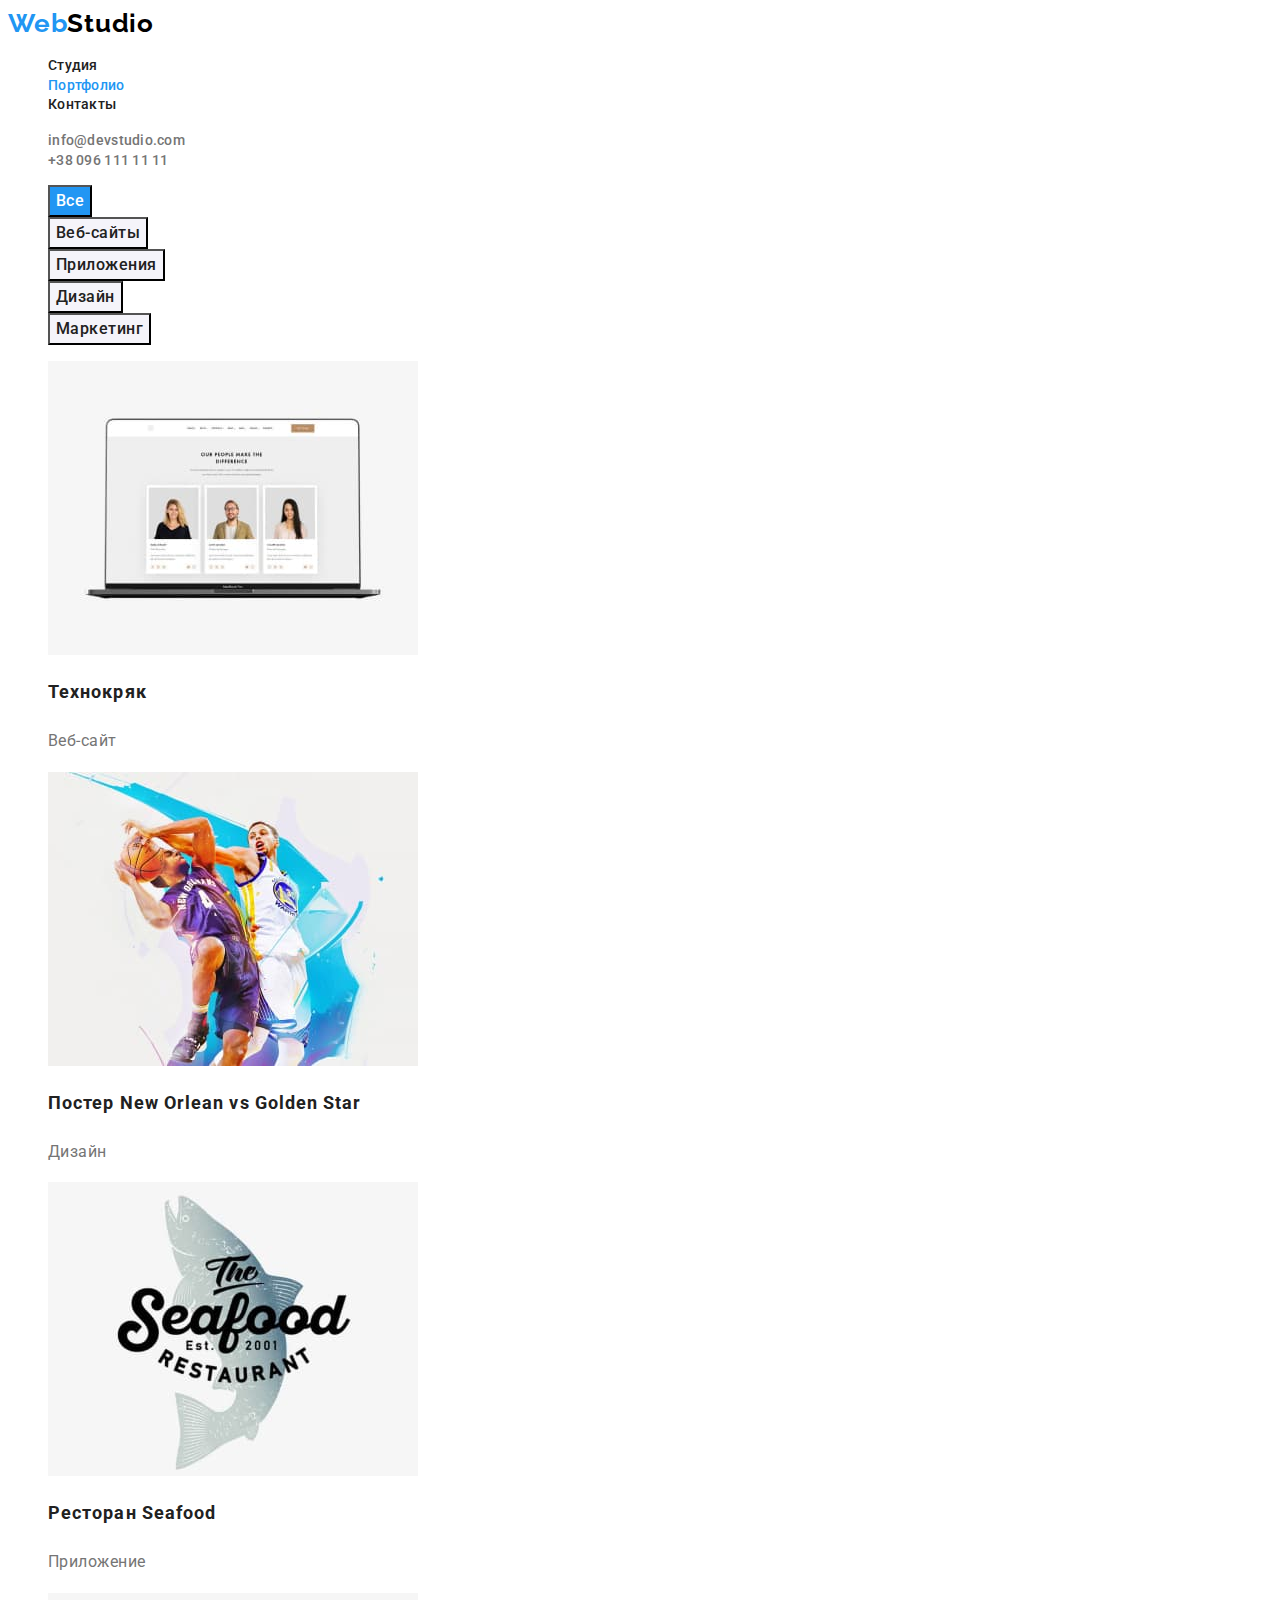
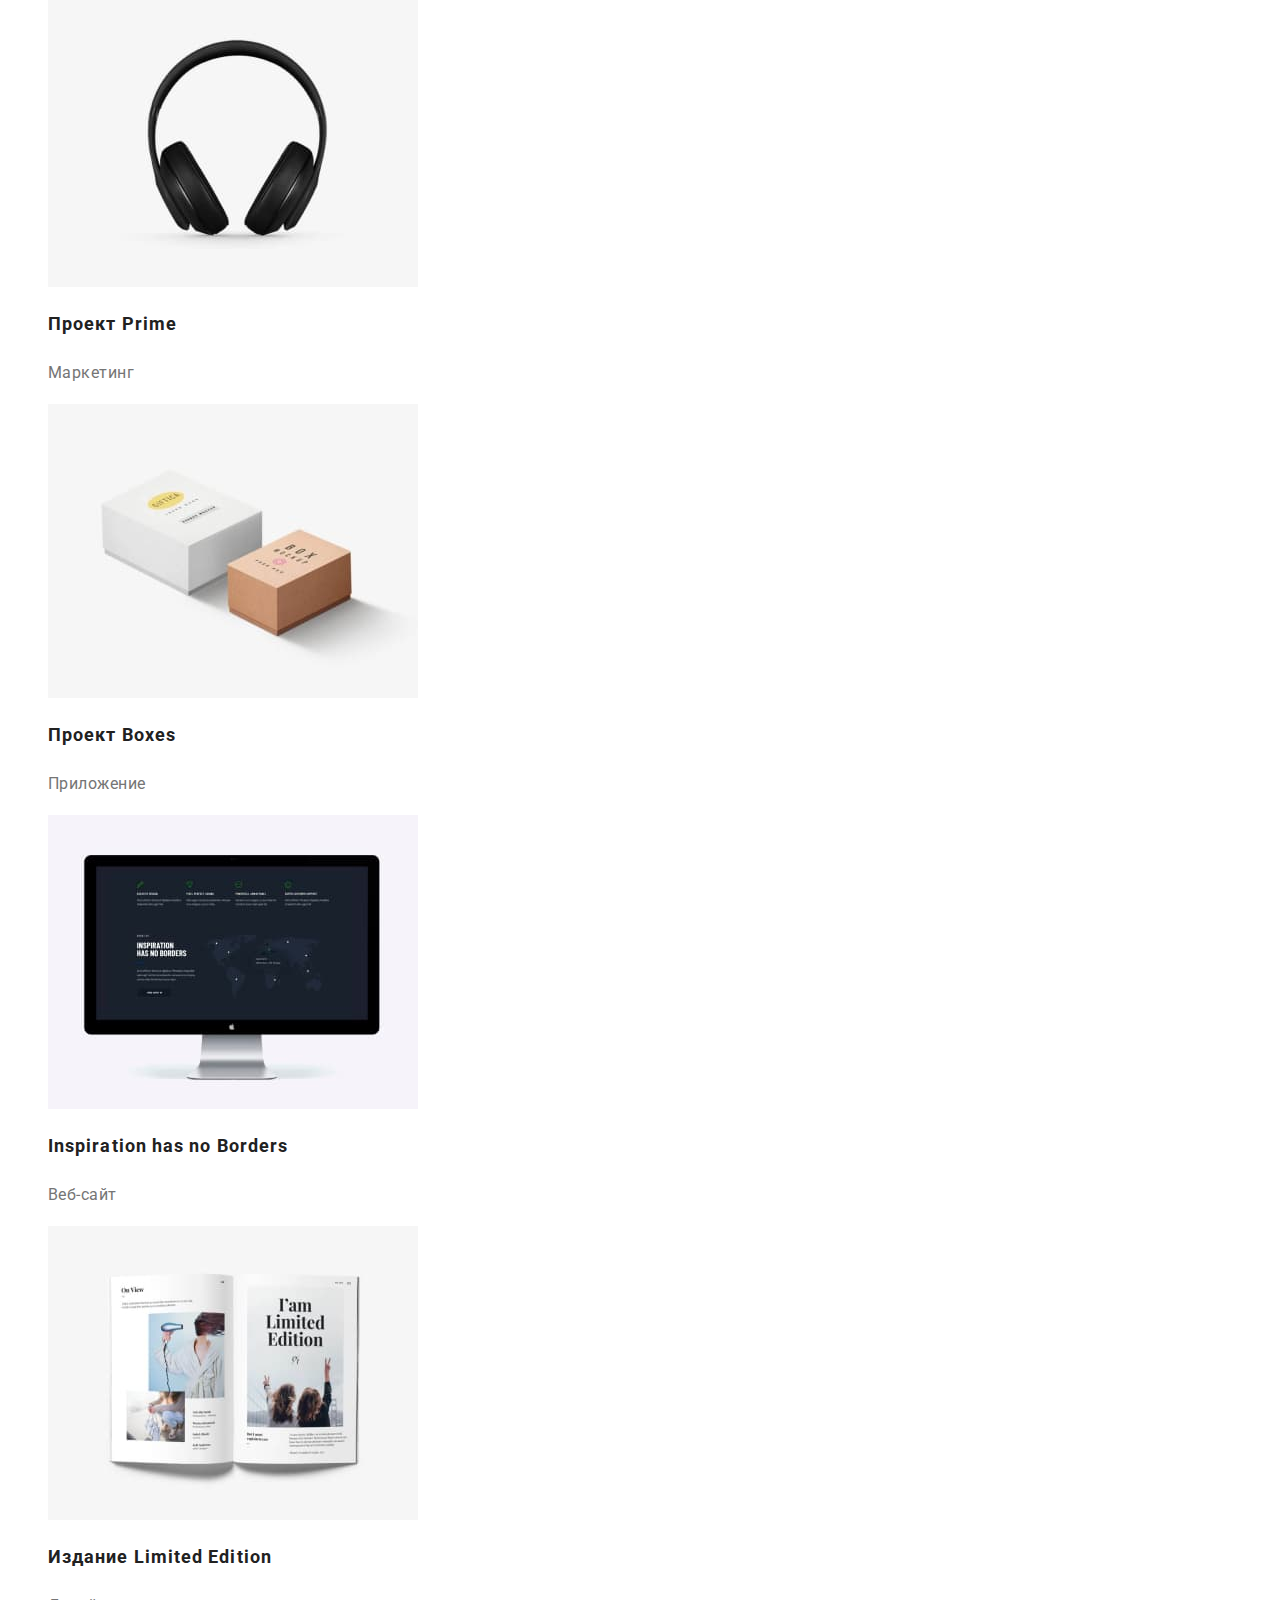
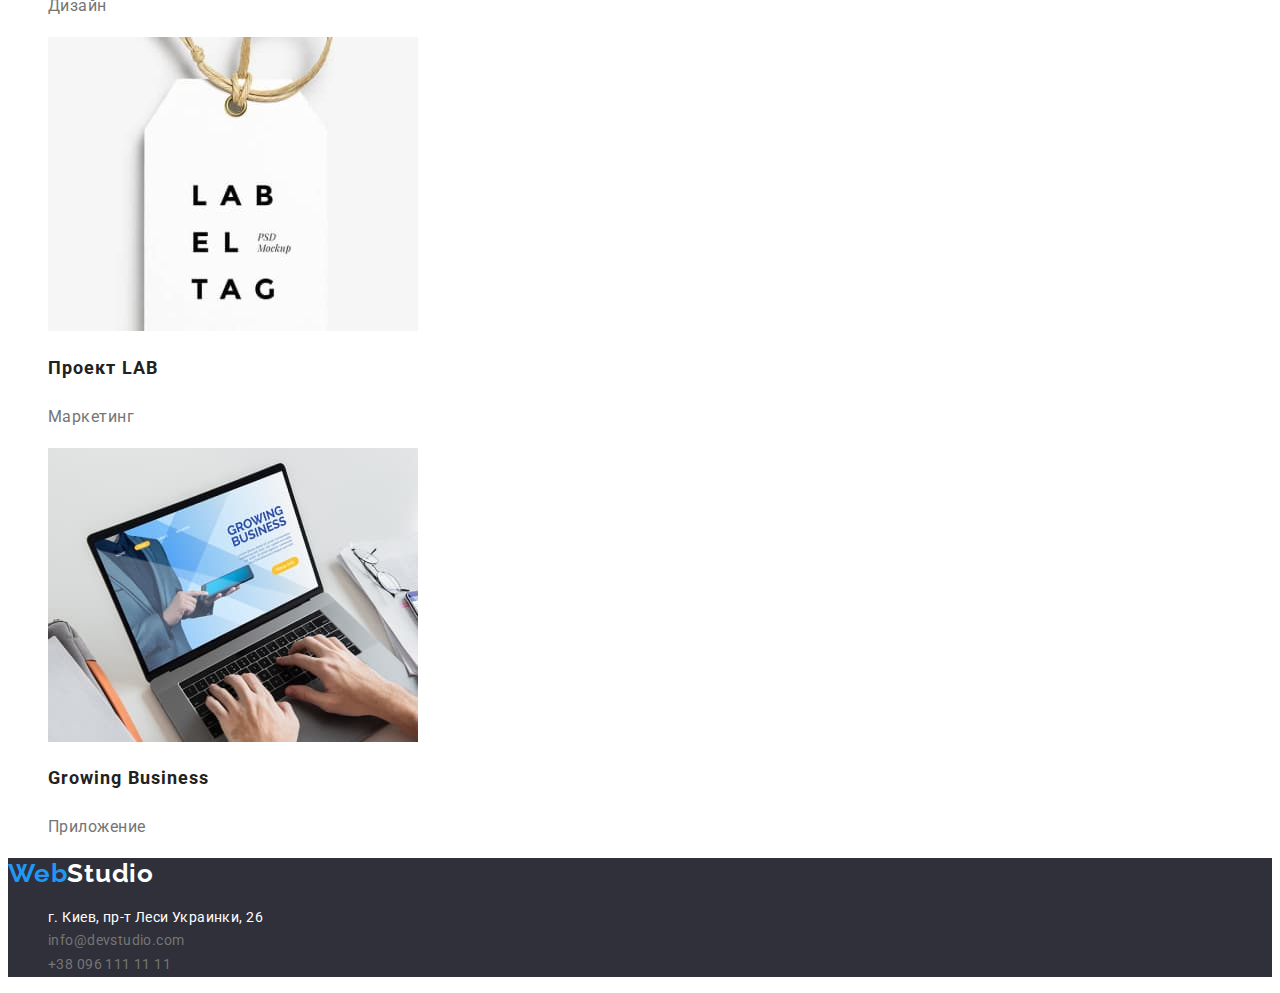
==== portfolio.html @ 1024ac9d "добавление файлов через загрузку" ====
<!DOCTYPE html>
<html lang="ru">
<head>
    <meta charset="UTF-8">
    <meta http-equiv="X-UA-Compatible" content="IE=edge">
    <meta name="viewport" content="width=device-width, initial-scale=1.0">
    <title>Портфолио</title>
    <link href="https://fonts.googleapis.com/css2?family=Raleway:wght@700&family=Roboto:wght@400;500;700;900&display=swap" rel="stylesheet">
    <link rel="stylesheet" href="./css/styles.css">
</head>
<body>
    <!-- Шапка сайта -->
    <header class="page-header">
        <nav>
            <a href="./index.html" class="logo">Web<span class="studio">Studio</span></a>
            <ul class="site-nav">
                <li>
                    <a href="./index.html" class="link">Студия</a>
                </li>
                <li>
                    <a href="./portfolio.html" class="link current">Портфолио</a>
                </li>
                <li>
                    <a href="" class="link">Контакты</a>
                </li>
            </ul>
        </nav>
        <ul class="auth">
            <li>
                <a href="mailto:info@devstudio.com" class="auth-mail">info@devstudio.com</a>
            </li>
            <li>
                <a href="tel:+380961111111" class="auth-tel">+38 096 111 11 11</a>
            </li>
        </ul>
    </header>

    <main>
        <section>
            <h1 hidden>Портфолио</h1>
            <!-- Фильтр -->
            <ul class="filter">
                <li><button type="button" class="button primary">Все</button></li>
                <li><button type="button" class="button secondary">Веб-сайты</button></li>
                <li><button type="button" class="button secondary">Приложения</button></li>
                <li><button type="button" class="button secondary">Дизайн</button></li>
                <li><button type="button" class="button secondary">Маркетинг</button></li>
            </ul>
            <!-- Карточки -->
            <ul class="cards">
                <li>
                    <a href="">
                        <img src="./images/img1.jpg" alt="Технокряк" width="370">
                        <h2 class="title">Технокряк</h2>
                        <p>Веб-сайт</p>
                    </a>
                </li>
                <li>
                    <a href="">
                        <img src="./images/img2.jpg" alt="Постер New Orlean vs Golden Star" width="370">
                        <h2 class="title">Постер New Orlean vs Golden Star</h2>
                        <p>Дизайн</p>
                    </a>
                </li>
                <li>
                    <a href="">
                        <img src="./images/img3.jpg" alt="Ресторан Seafood" width="370">
                        <h2 class="title">Ресторан Seafood</h2>
                        <p>Приложение</p>
                    </a>
                </li>
                <li>
                    <a href="">
                        <img src="./images/img4.jpg" alt="Проект Prime" width="370">
                        <h2 class="title">Проект Prime</h2>
                        <p>Маркетинг</p>
                    </a>
                </li>
                <li>
                    <a href="">
                        <img src="./images/img5.jpg" alt="Проект Boxes" width="370">
                        <h2 class="title">Проект Boxes</h2>
                        <p>Приложение</p>
                    </a>
                </li>
                <li>
                    <a href="">
                        <img src="./images/img6.jpg" alt="Inspiration has no Borders" width="370">
                        <h2 class="title">Inspiration has no Borders</h2>
                        <p>Веб-сайт</p>
                    </a>
                </li>
                <li>
                    <a href="">
                        <img src="./images/img7.jpg" alt="Издание Limited Edition" width="370">
                        <h2 class="title">Издание Limited Edition</h2>
                        <p>Дизайн</p>
                    </a>
                </li>
                <li>
                    <a href="">
                        <img src="./images/img8.jpg" alt="Проект LAB" width="370">
                        <h2 class="title">Проект LAB</h2>
                        <p>Маркетинг</p>
                    </a>
                </li>
                <li>
                    <a href="">
                        <img src="./images/img9.jpg" alt="Growing Business" width="370">
                        <h2 class="title">Growing Business</h2>
                        <p>Приложение</p>
                    </a>
                </li>
            </ul>
        </section>
    </main>

    <!-- Футер -->
    <footer class="footer">
        <p><a href="./index.html" class="logo">Web<span class="studio">Studio</span></a></p>        
        <address>
            <ul class="address">
                <li><a href="https://goo.gl/maps/qXwa7qk5TGZTuWN36" target="_blank" rel="noopener noreferrer" class="maps">г. Киев, пр-т Леси Украинки, 26</a></li>
                <li><a href="mailto:info@devstudio.com" class="mail">info@devstudio.com</a></li>
                <li><a href="tel:+380961111111" class="tel">+38 096 111 11 11</a></li>
            </ul>
        </address>
    </footer>
   
</body>
</html>
---- css/styles.css ----
:root{
    --primary-text-color: #757575;
    --title-text-color: #212121;
    --accent-color: #2196f3;
    --white-color: #ffffff;
    --background-btn-color: #F5F4FA;
    --background-footer-color: #2F303A;
    --footer-color: rgba(255, 255, 255, 0,6);

}

body{
    color: var(--primary-text-color);
    background-color: var(--white-color);
    font-family: Roboto, sans-serif
}
ul{
    list-style: none;
}
button{
    font-family: inherit;
}

/* цвет основного текста #212121 */
/* цвет вспом текста #757575 */
/* белый #ffffff */
/* акцент синий #2196f3 */

.logo,
.studio{
    font-family: Raleway, sans-serif;
    font-weight: 700;
    font-size: 26px;
    line-height: 1.2;
    letter-spacing: 0.03em;
    text-decoration: none;
}
.logo{
    color: var(--accent-color);
}
.page-header .studio{
    color: #000000;    
}
/* nav */
.site-nav .link{
    color: var(--title-text-color);
    font-weight: 500;
    font-size: 14px;
    line-height: 1.33;
    letter-spacing: 0.02em;
    text-decoration: none;
}
.site-nav .link:hover,
.site-nav .link:focus {
    color: var(--accent-color);
}
.site-nav .link.current{
    color: var(--accent-color);
}
/* auth */
.auth-mail,
.auth-tel{
    color: var(--primary-text-color);
    font-weight: 500;
    font-size: 14px;
    line-height: 1.33;
    letter-spacing: 0.02em;
    text-decoration: none;
}
.auth-mail:hover,
.auth-mail:focus,
.auth-tel:hover,
.auth-tel:focus{
    color: var(--accent-color);
}
/* main */

/* filter */
.button{
    color: var(--title-text-color);
    background-color: var(--background-btn-color);
    font-weight: 500;
    font-size: 16px;
    line-height: 1.62;
    text-align: center;
    letter-spacing: 0.03em;
    text-decoration: none;
    cursor: pointer;
}
.filter .button.secondary:hover,
.filter .button.secondary:focus,
.button.primary{
    color: var(--white-color);
    background-color: var(--accent-color);
}
.button.secondary{
    color: var(--title-text-color);
    background-color: var(--background-btn-color);
}
/* cards */
.cards .title{
    color: var(--title-text-color);
    font-weight: 700;
    font-size: 18px;
    line-height: 2;
    letter-spacing: 0.06em;
}
.cards a{
    text-decoration: none;
}
.cards p{
    color:var(--primary-text-color) ;
    font-size: 16px;
    line-height: 1.87;
    letter-spacing: 0.03em;
}

/* hero */
.hero-title{
    color: var(--white-color);
    font-weight: 900;
    font-size: 44px;
    line-height: 1.36;
    text-align: center;
    letter-spacing: 0.06em;
    text-transform: uppercase;
}
.hero-btn{
    color: var(--white-color);
    background-color: var(--accent-color);
    font-weight: 700;
    font-size: 16px;
    line-height: 1.87;
    display: flex;
    align-items: center;
    text-align: center;
    letter-spacing: 0.06em;
    text-decoration: none;
    cursor: pointer;
}
.hero-btn:hover,
.hero-btn:focus{
    background-color: #188CE8;    ;
}
.hero{
    background-color: #000000;
}

/* section */
.peculiarities .section-title{
    font-weight: 700;
    font-size: 14px;
    line-height: 1.14;
    letter-spacing: 0.03em;
    text-transform: uppercase;
}
.peculiarities p{
    font-size: 14px;
    line-height: 1.71;
    letter-spacing: 0.03em;
}
.section-title{
    color: var(--title-text-color);
    font-weight: 700;
    font-size: 36px;
    line-height: 1.17;
    text-align: center;
    letter-spacing: 0.03em;
}
.name{
    color: var(--title-text-color);
    font-weight: 500;
    font-size: 16px;
    line-height: 1.19;
    text-align: center;
    letter-spacing: 0.03em;
}
.command p{
    font-size: 16px;
    line-height: 1.19;
    text-align: center;
    letter-spacing: 0.03em;
}

/* footer */
.footer{
    background-color: var(--background-footer-color);
}
.footer .studio{
    color: var(--white-color);
}
.address a{
    font-size: 14px;
    line-height: 1.71;
    letter-spacing: 0.03em;
    text-decoration: none;
    font-style: normal;
}
.address .mail,
.address .tel{
    color: var(--footer-color);
}
.address .maps{
    color: var(--white-color);
}
.address a:hover,
.address a:focus{
    color: var(--white-color);
}
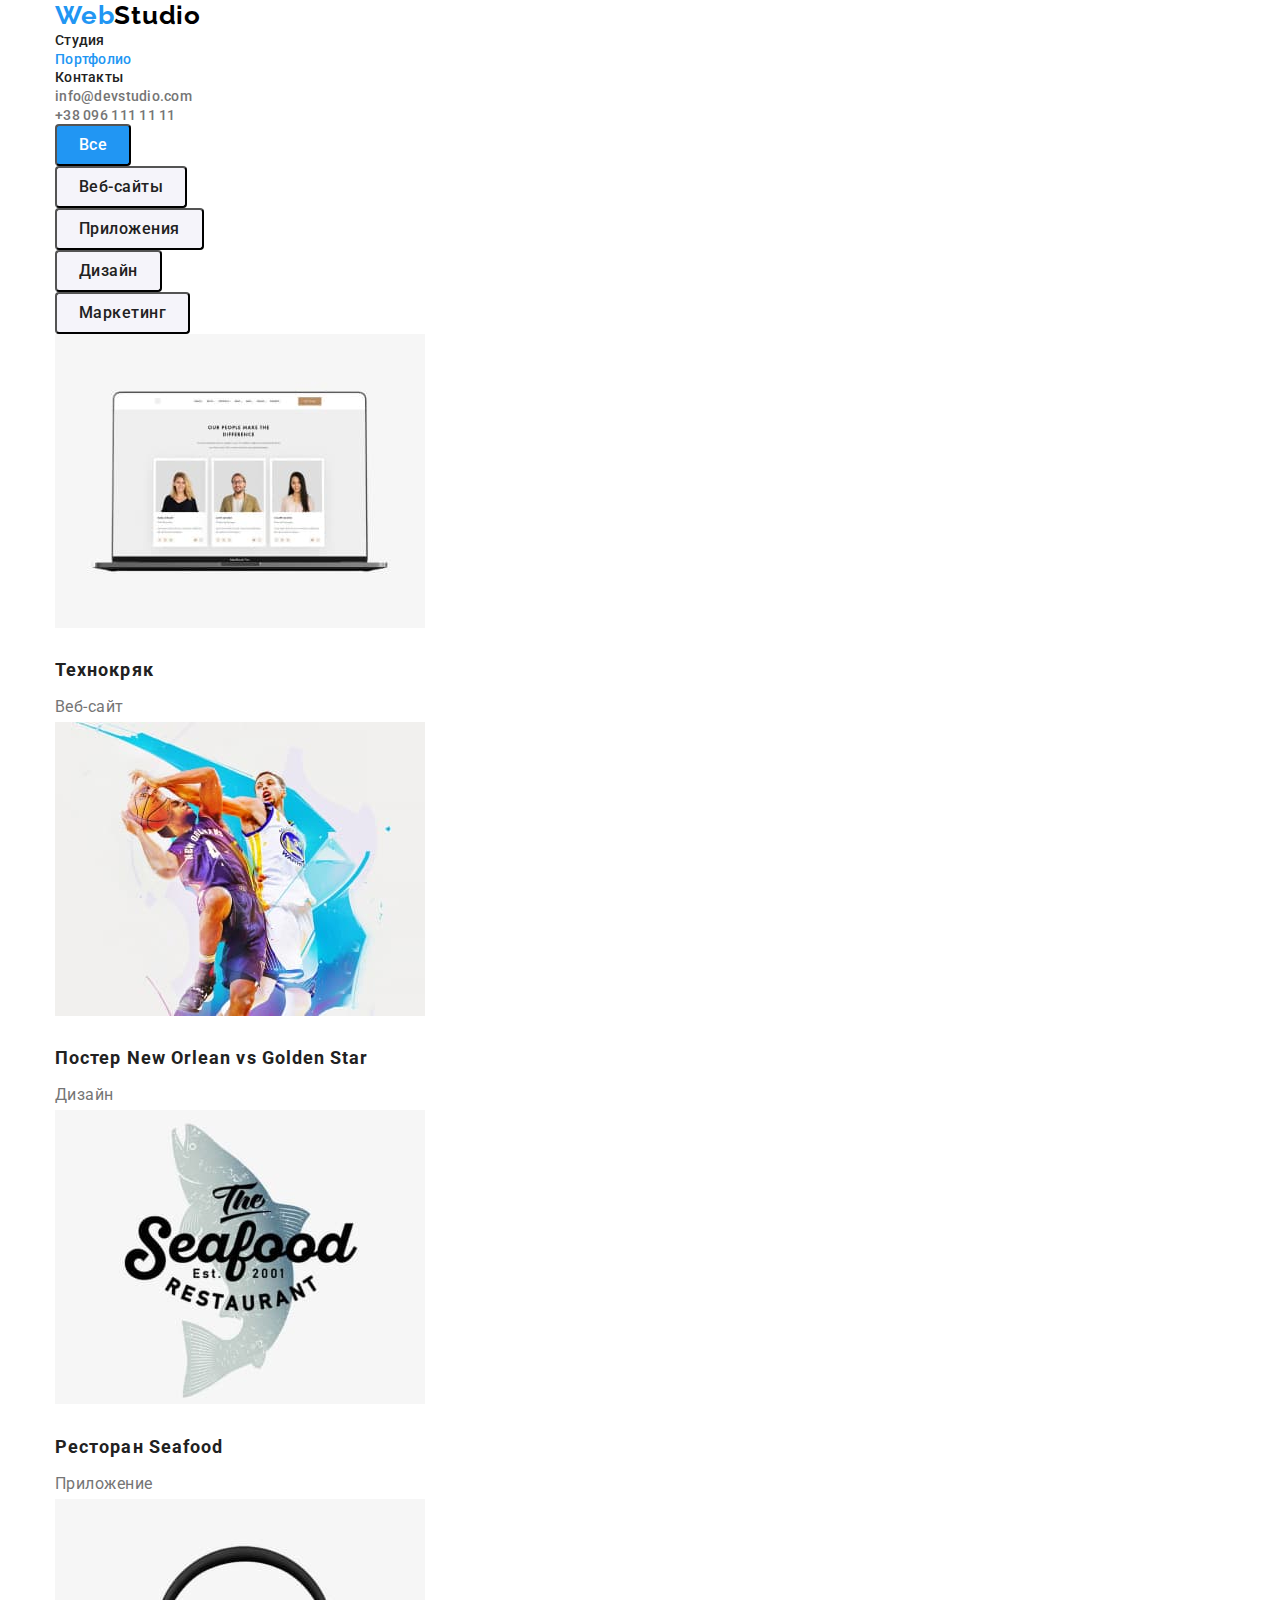
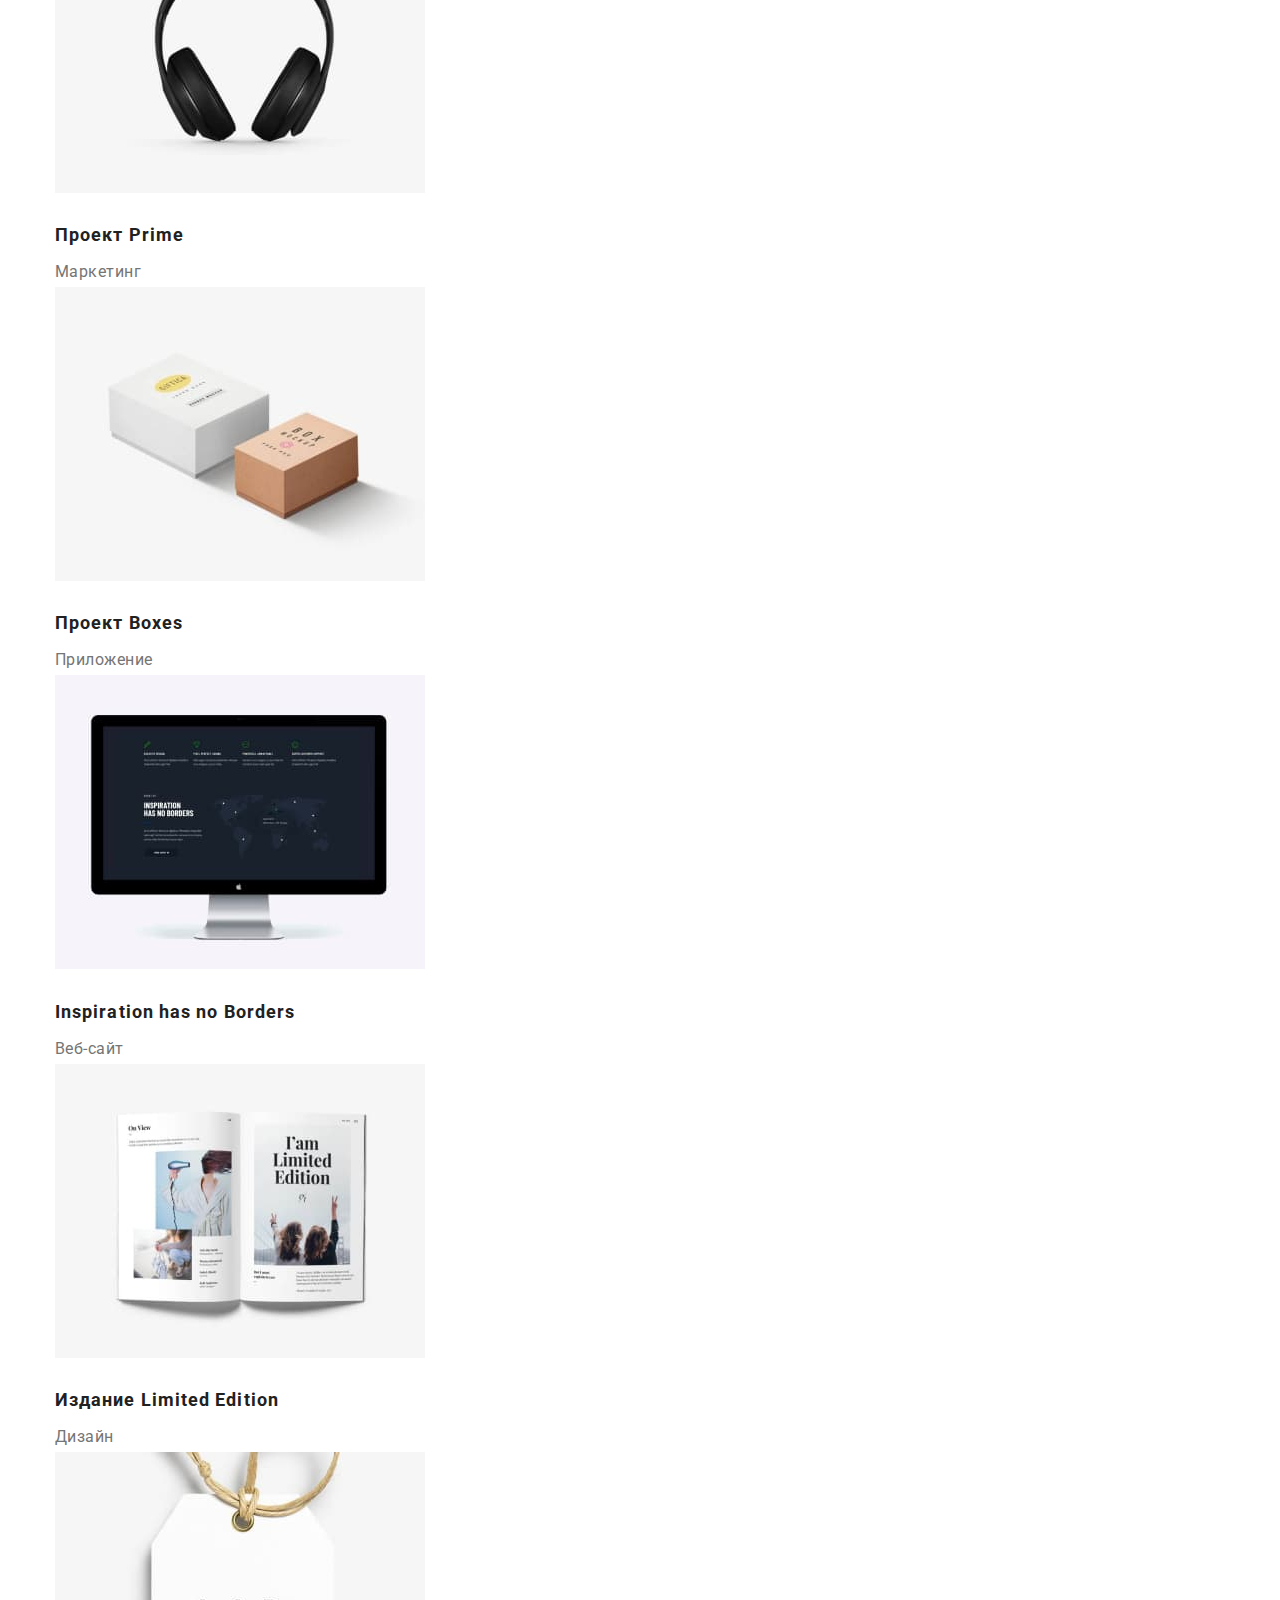
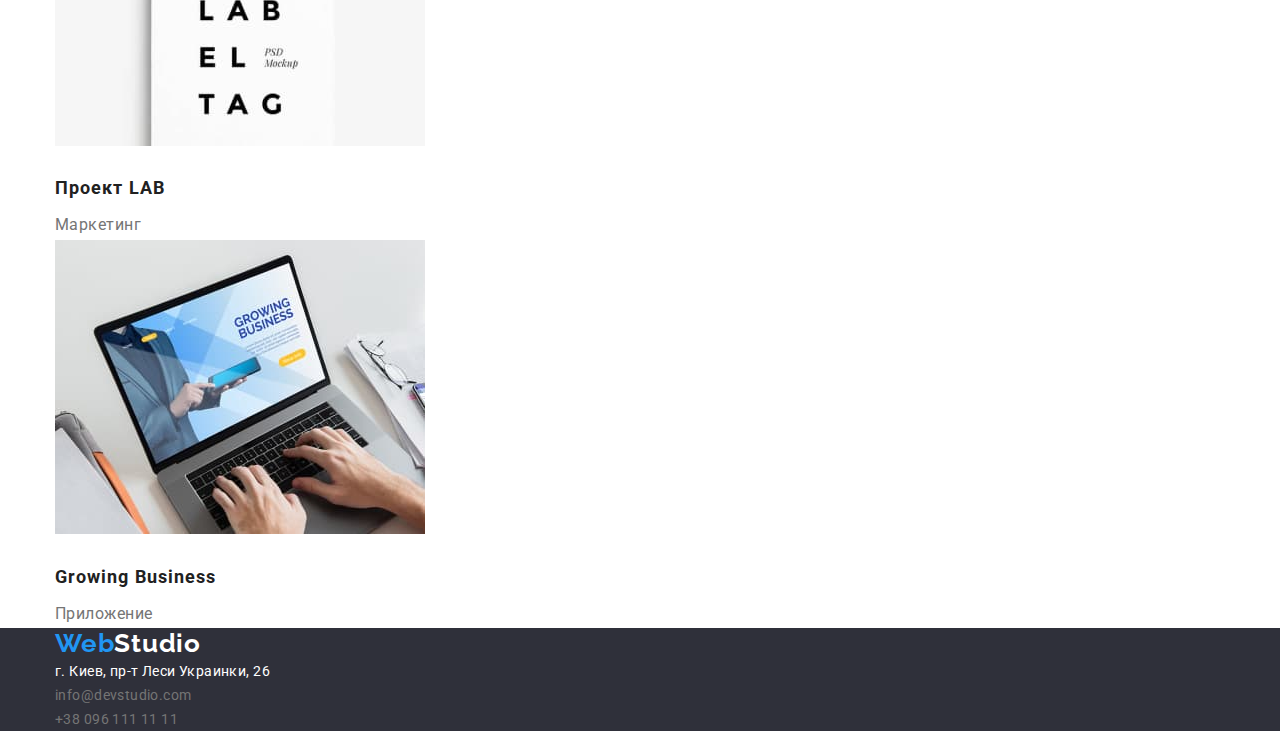
==== commit c4bb0282: "установка маржинов" ====
--- a/portfolio.html
+++ b/portfolio.html
@@ -6,37 +6,40 @@
     <meta name="viewport" content="width=device-width, initial-scale=1.0">
     <title>Портфолио</title>
     <link href="https://fonts.googleapis.com/css2?family=Raleway:wght@700&family=Roboto:wght@400;500;700;900&display=swap" rel="stylesheet">
+    <link rel="stylesheet" href="https://cdnjs.cloudflare.com/ajax/libs/modern-normalize/1.1.0/modern-normalize.min.css">
     <link rel="stylesheet" href="./css/styles.css">
 </head>
 <body>
     <!-- Шапка сайта -->
     <header class="page-header">
-        <nav>
-            <a href="./index.html" class="logo">Web<span class="studio">Studio</span></a>
-            <ul class="site-nav">
+        <div class="container">
+            <nav>
+                <a href="./index.html" class="logo">Web<span class="studio">Studio</span></a>
+                <ul class="site-nav">
+                    <li>
+                        <a href="./index.html" class="link">Студия</a>
+                    </li>
+                    <li>
+                        <a href="./portfolio.html" class="link current">Портфолио</a>
+                    </li>
+                    <li>
+                        <a href="" class="link">Контакты</a>
+                    </li>
+                </ul>
+            </nav>
+            <ul class="auth">
                 <li>
-                    <a href="./index.html" class="link">Студия</a>
+                    <a href="mailto:info@devstudio.com" class="auth-mail">info@devstudio.com</a>
                 </li>
                 <li>
-                    <a href="./portfolio.html" class="link current">Портфолио</a>
-                </li>
-                <li>
-                    <a href="" class="link">Контакты</a>
+                    <a href="tel:+380961111111" class="auth-tel">+38 096 111 11 11</a>
                 </li>
             </ul>
-        </nav>
-        <ul class="auth">
-            <li>
-                <a href="mailto:info@devstudio.com" class="auth-mail">info@devstudio.com</a>
-            </li>
-            <li>
-                <a href="tel:+380961111111" class="auth-tel">+38 096 111 11 11</a>
-            </li>
-        </ul>
+        </div>
     </header>
 
     <main>
-        <section>
+        <section class="container">
             <h1 hidden>Портфолио</h1>
             <!-- Фильтр -->
             <ul class="filter">
@@ -117,7 +120,8 @@
 
     <!-- Футер -->
     <footer class="footer">
-        <p><a href="./index.html" class="logo">Web<span class="studio">Studio</span></a></p>        
+        <div class="container">
+            <p><a href="./index.html" class="logo">Web<span class="studio">Studio</span></a></p>        
         <address>
             <ul class="address">
                 <li><a href="https://goo.gl/maps/qXwa7qk5TGZTuWN36" target="_blank" rel="noopener noreferrer" class="maps">г. Киев, пр-т Леси Украинки, 26</a></li>
@@ -125,6 +129,7 @@
                 <li><a href="tel:+380961111111" class="tel">+38 096 111 11 11</a></li>
             </ul>
         </address>
+        </div>
     </footer>
    
 </body>
--- a/css/styles.css
+++ b/css/styles.css
@@ -6,7 +6,6 @@
     --background-btn-color: #F5F4FA;
     --background-footer-color: #2F303A;
     --footer-color: rgba(255, 255, 255, 0,6);
-
 }
 
 body{
@@ -15,6 +14,8 @@
     font-family: Roboto, sans-serif
 }
 ul{
+    padding: 0;
+    margin: 0;
     list-style: none;
 }
 button{
@@ -73,10 +74,15 @@
 .auth-tel:focus{
     color: var(--accent-color);
 }
+.page-header{
+    margin-left: 0px;
+}
 /* main */
 
 /* filter */
 .button{
+    border-radius: 4px;
+    padding: 6px 22px;
     color: var(--title-text-color);
     background-color: var(--background-btn-color);
     font-weight: 500;
@@ -99,6 +105,8 @@
 }
 /* cards */
 .cards .title{
+    margin-top: 20px;
+    margin-bottom: 4px;
     color: var(--title-text-color);
     font-weight: 700;
     font-size: 18px;
@@ -116,16 +124,26 @@
 }
 
 /* hero */
+.hero{
+    text-align: center;
+    background-color: #000000;
+}
 .hero-title{
+    margin-top: 0px;
+    margin-bottom: 30px;
     color: var(--white-color);
     font-weight: 900;
     font-size: 44px;
     line-height: 1.36;
-    text-align: center;
     letter-spacing: 0.06em;
     text-transform: uppercase;
 }
 .hero-btn{
+    border-radius: 4px;
+    border: 0px;
+    padding: 10px 32px;
+    min-width: 200px;
+    height: 50px;
     color: var(--white-color);
     background-color: var(--accent-color);
     font-weight: 700;
@@ -133,7 +151,6 @@
     line-height: 1.87;
     display: flex;
     align-items: center;
-    text-align: center;
     letter-spacing: 0.06em;
     text-decoration: none;
     cursor: pointer;
@@ -142,12 +159,15 @@
 .hero-btn:focus{
     background-color: #188CE8;    ;
 }
-.hero{
-    background-color: #000000;
-}
 
 /* section */
+p{
+    margin-top: 0;
+    margin-bottom: 0;
+}
+
 .peculiarities .section-title{
+    margin-bottom: 10px;
     font-weight: 700;
     font-size: 14px;
     line-height: 1.14;
@@ -160,6 +180,8 @@
     letter-spacing: 0.03em;
 }
 .section-title{
+    margin-top: 0;
+    margin-bottom: 50px;
     color: var(--title-text-color);
     font-weight: 700;
     font-size: 36px;
@@ -168,6 +190,8 @@
     letter-spacing: 0.03em;
 }
 .name{
+    margin-top: 30px;
+    margin-bottom: 10px;
     color: var(--title-text-color);
     font-weight: 500;
     font-size: 16px;
@@ -206,4 +230,12 @@
 .address a:hover,
 .address a:focus{
     color: var(--white-color);
+}
+
+.container{
+    margin-left: auto;
+    margin-right: auto;
+    width: 1200px;
+    padding-left: 15px;
+    padding-right: 15px;
 }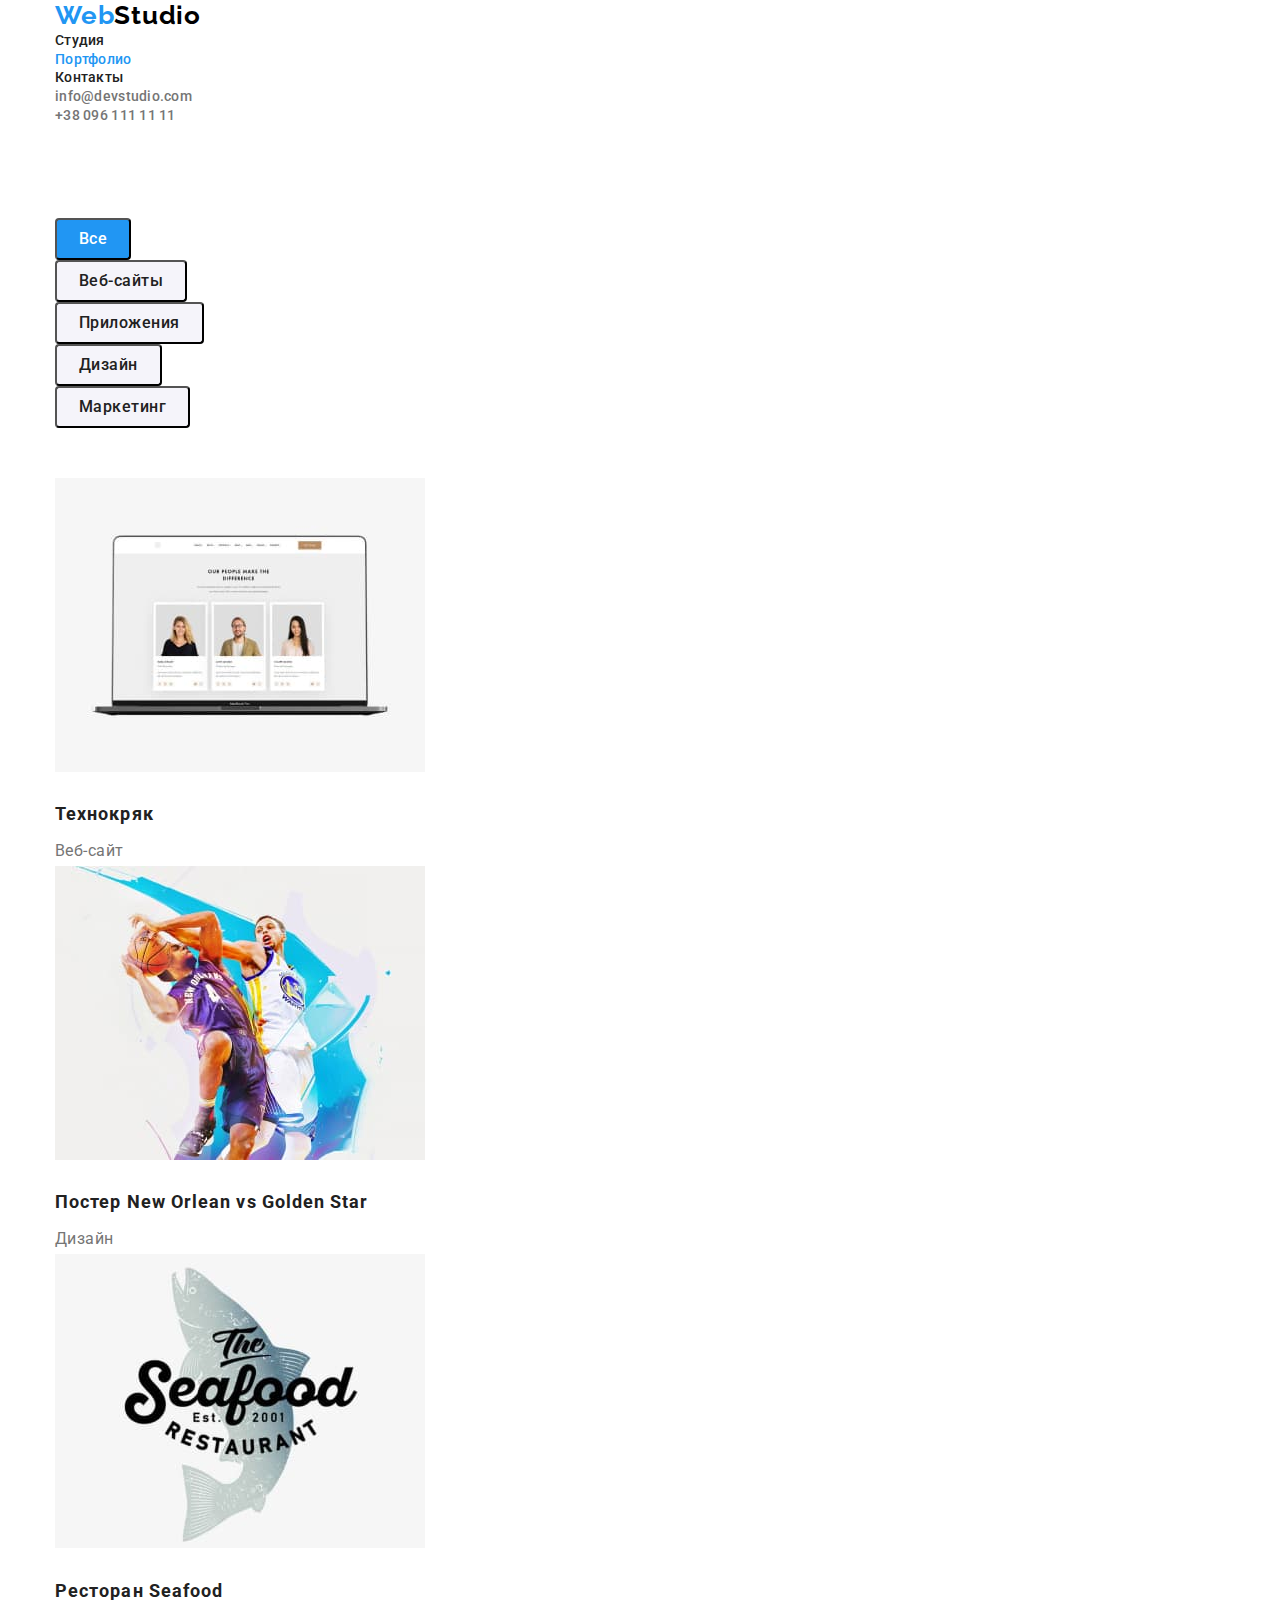
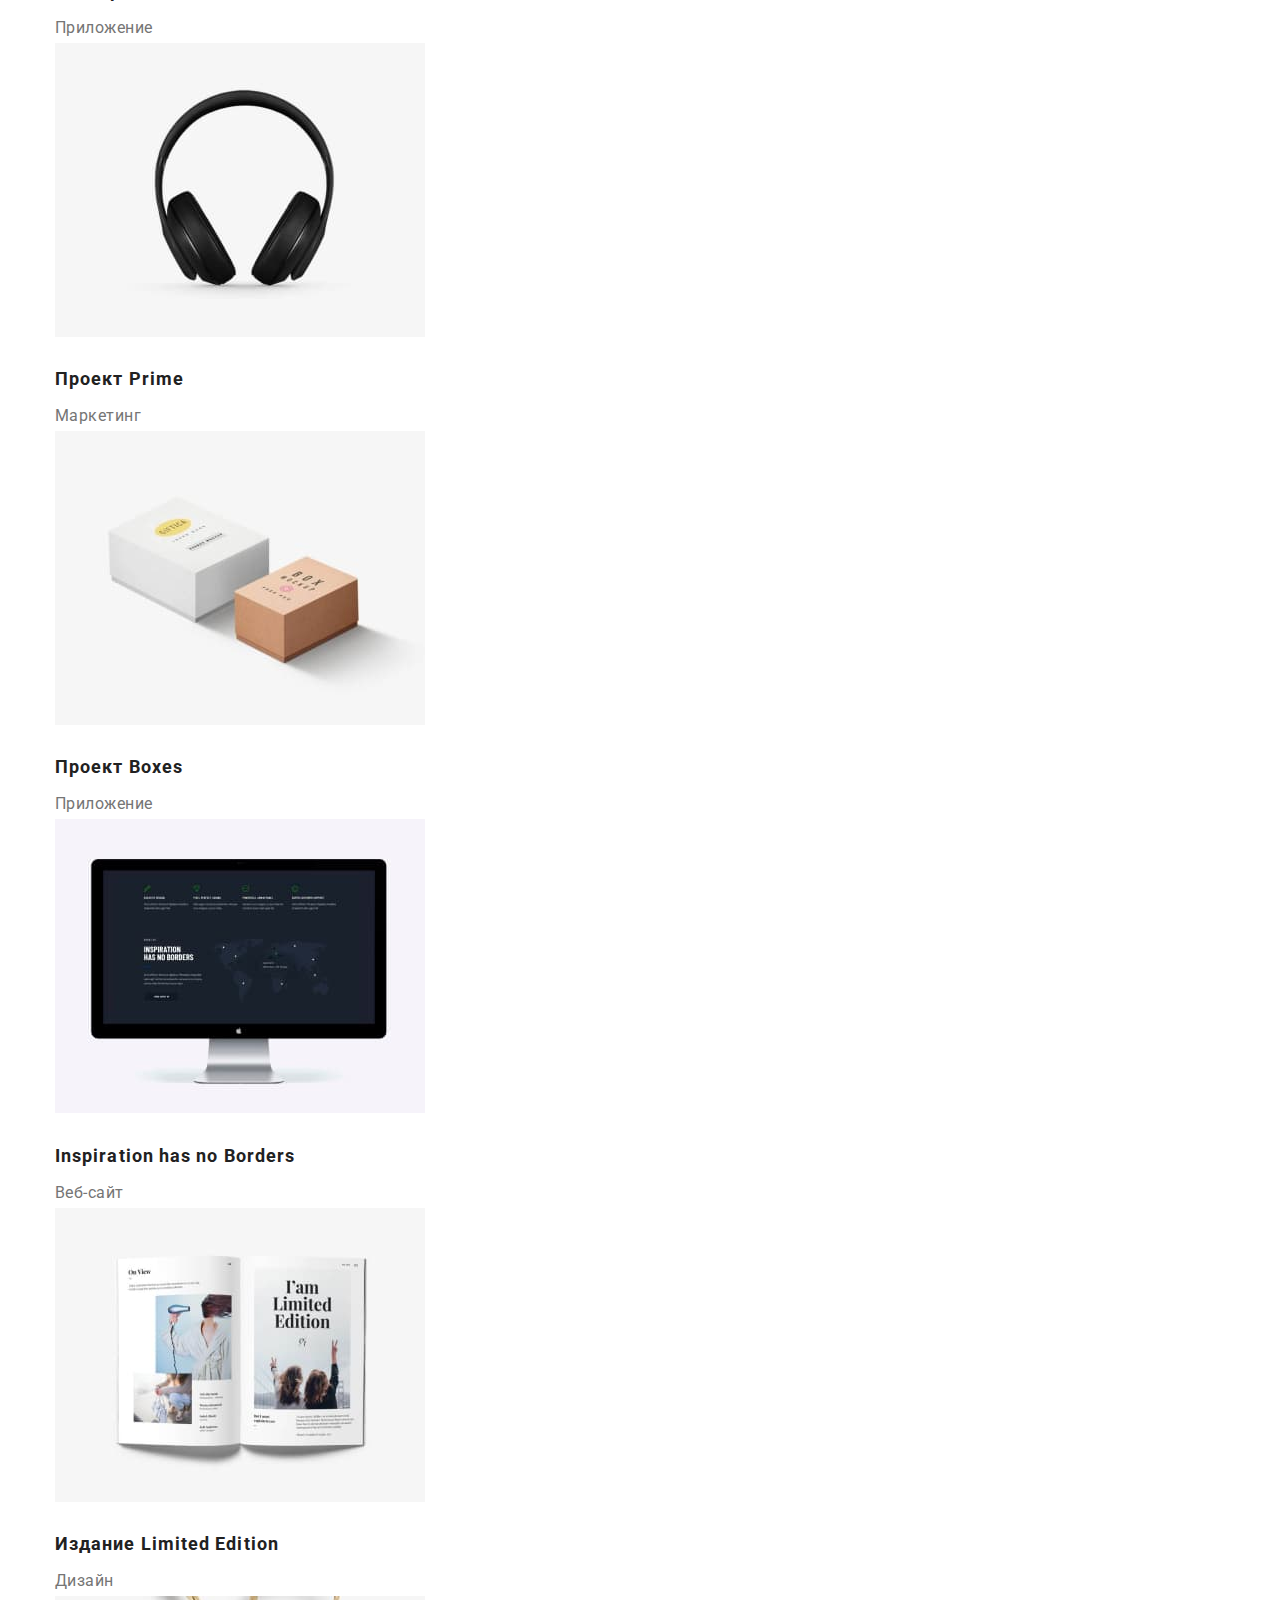
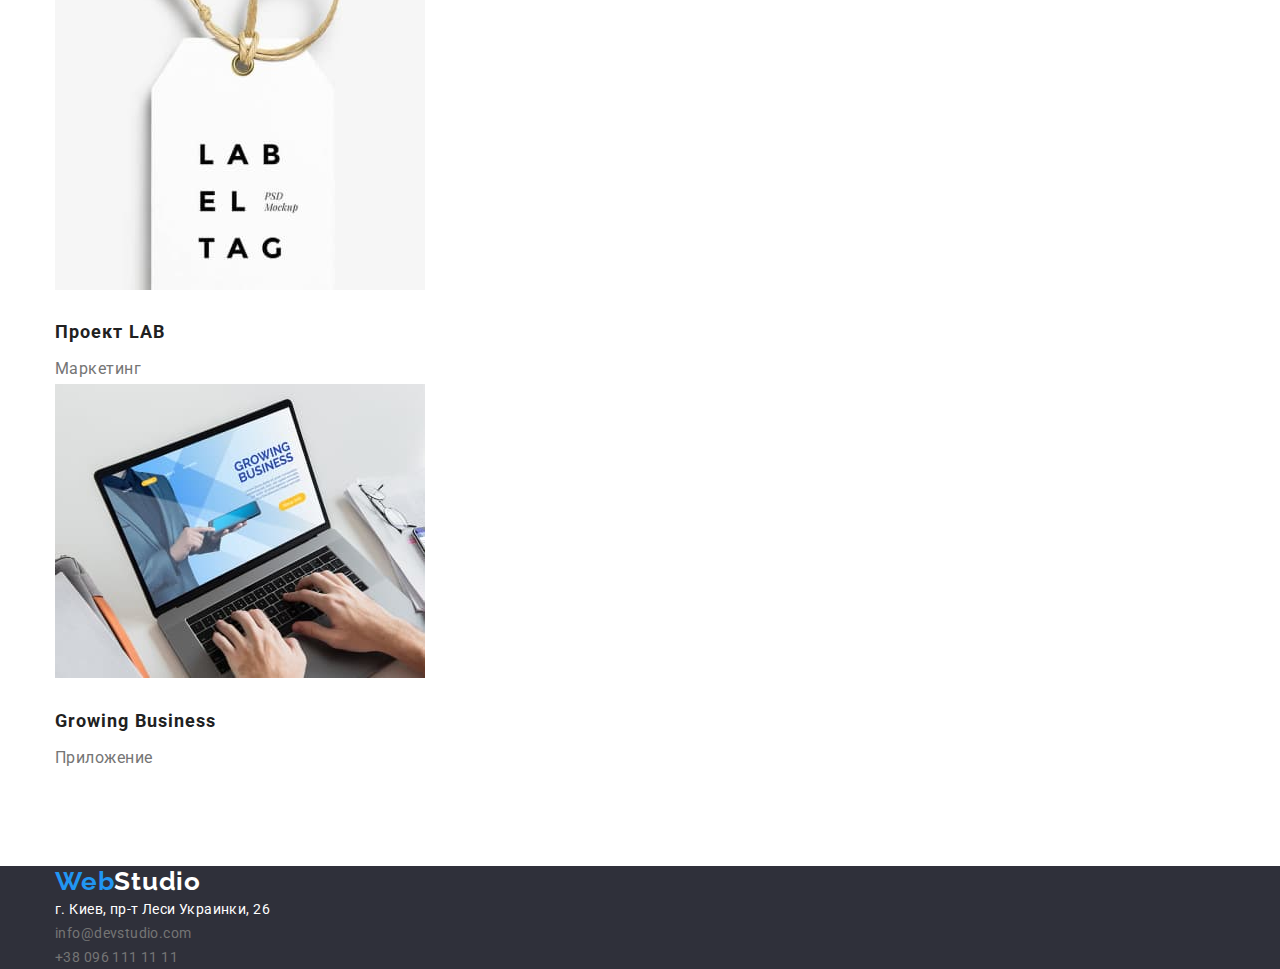
==== commit 97b12664: "установка падингов и маржинов секций" ====
--- a/portfolio.html
+++ b/portfolio.html
@@ -39,7 +39,7 @@
     </header>
 
     <main>
-        <section class="container">
+        <section class="portfolio container">
             <h1 hidden>Портфолио</h1>
             <!-- Фильтр -->
             <ul class="filter">
--- a/css/styles.css
+++ b/css/styles.css
@@ -78,8 +78,15 @@
     margin-left: 0px;
 }
 /* main */
+.portfolio{
+    margin-top: 94px;
+    margin-bottom: 94px;
+}
 
 /* filter */
+.filter{
+    padding-bottom: 50px;
+}
 .button{
     border-radius: 4px;
     padding: 6px 22px;
@@ -125,6 +132,7 @@
 
 /* hero */
 .hero{
+    margin-bottom: 94px;
     text-align: center;
     background-color: #000000;
 }
@@ -165,7 +173,13 @@
     margin-top: 0;
     margin-bottom: 0;
 }
-
+.indent{
+    margin-bottom: 94px;
+}
+.people{
+    padding-top: 94px;
+    background-color: #F5F4FA;
+}
 .peculiarities .section-title{
     margin-bottom: 10px;
     font-weight: 700;
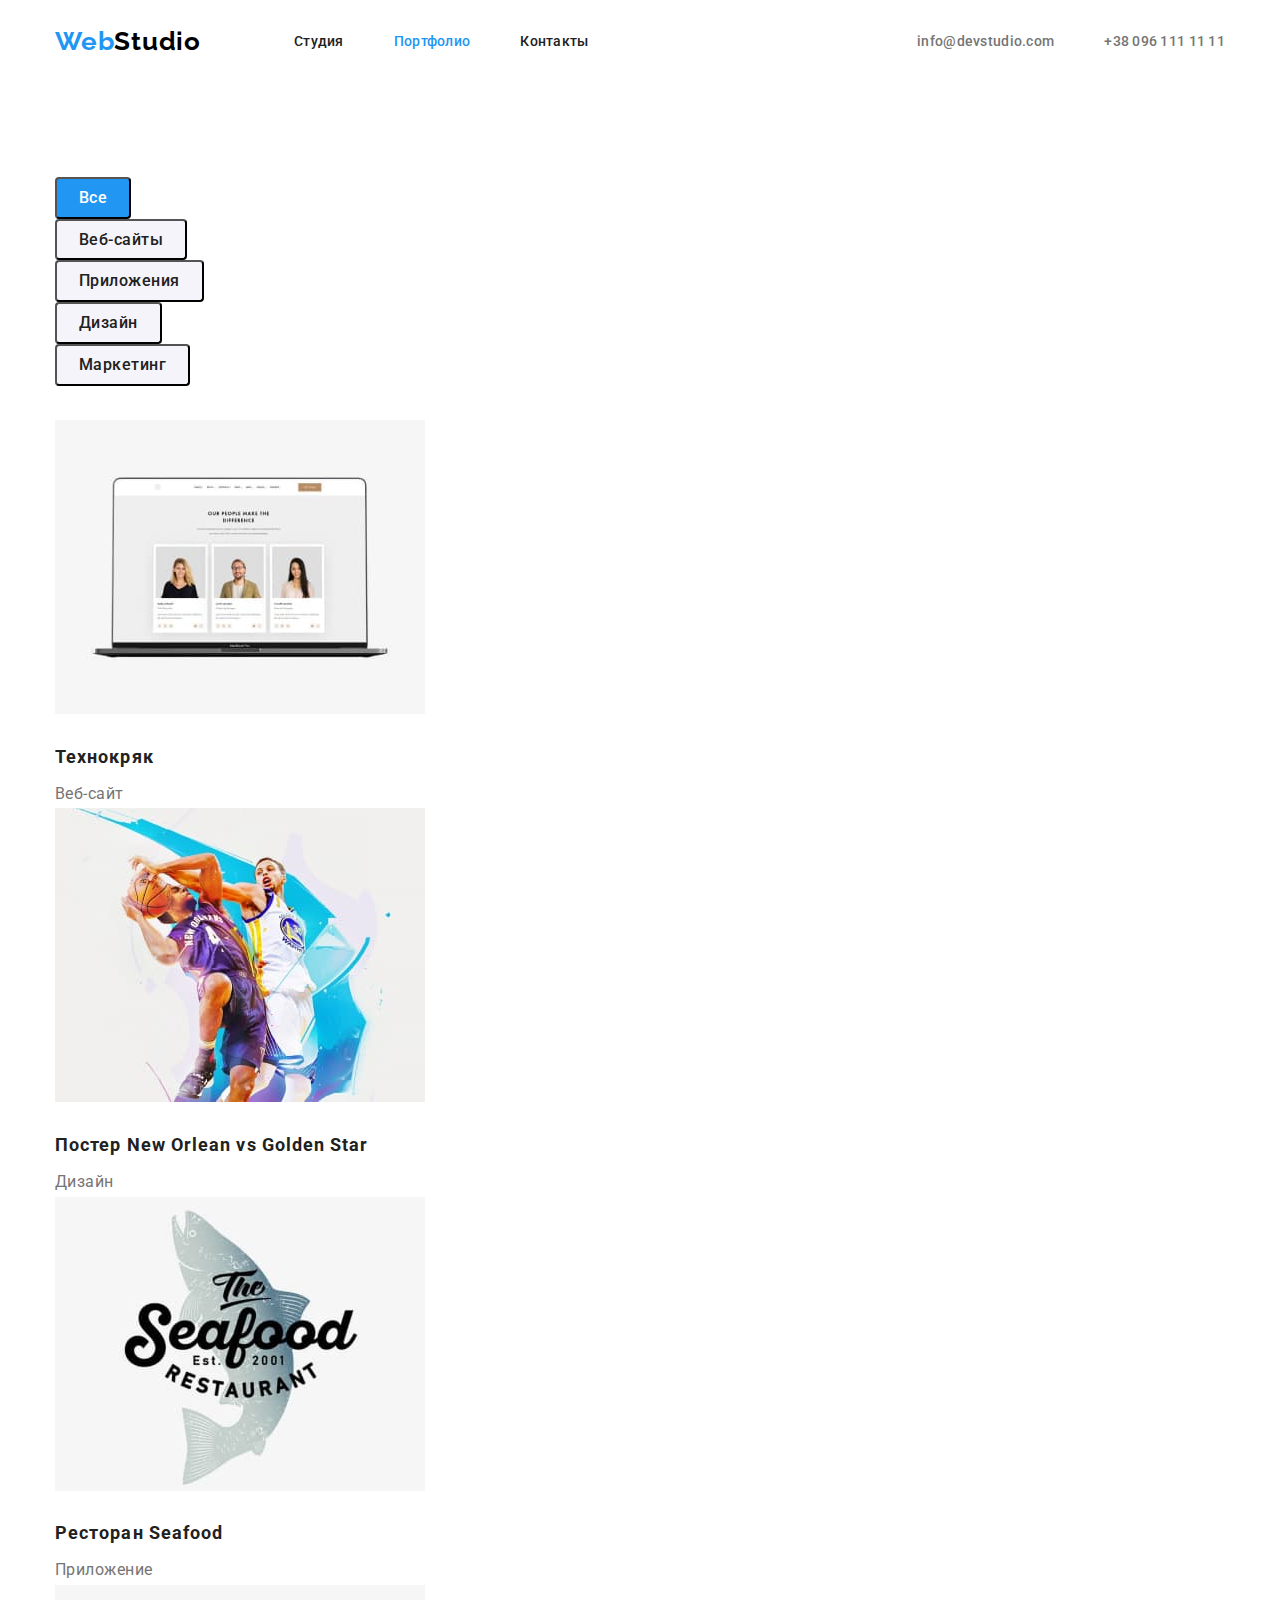
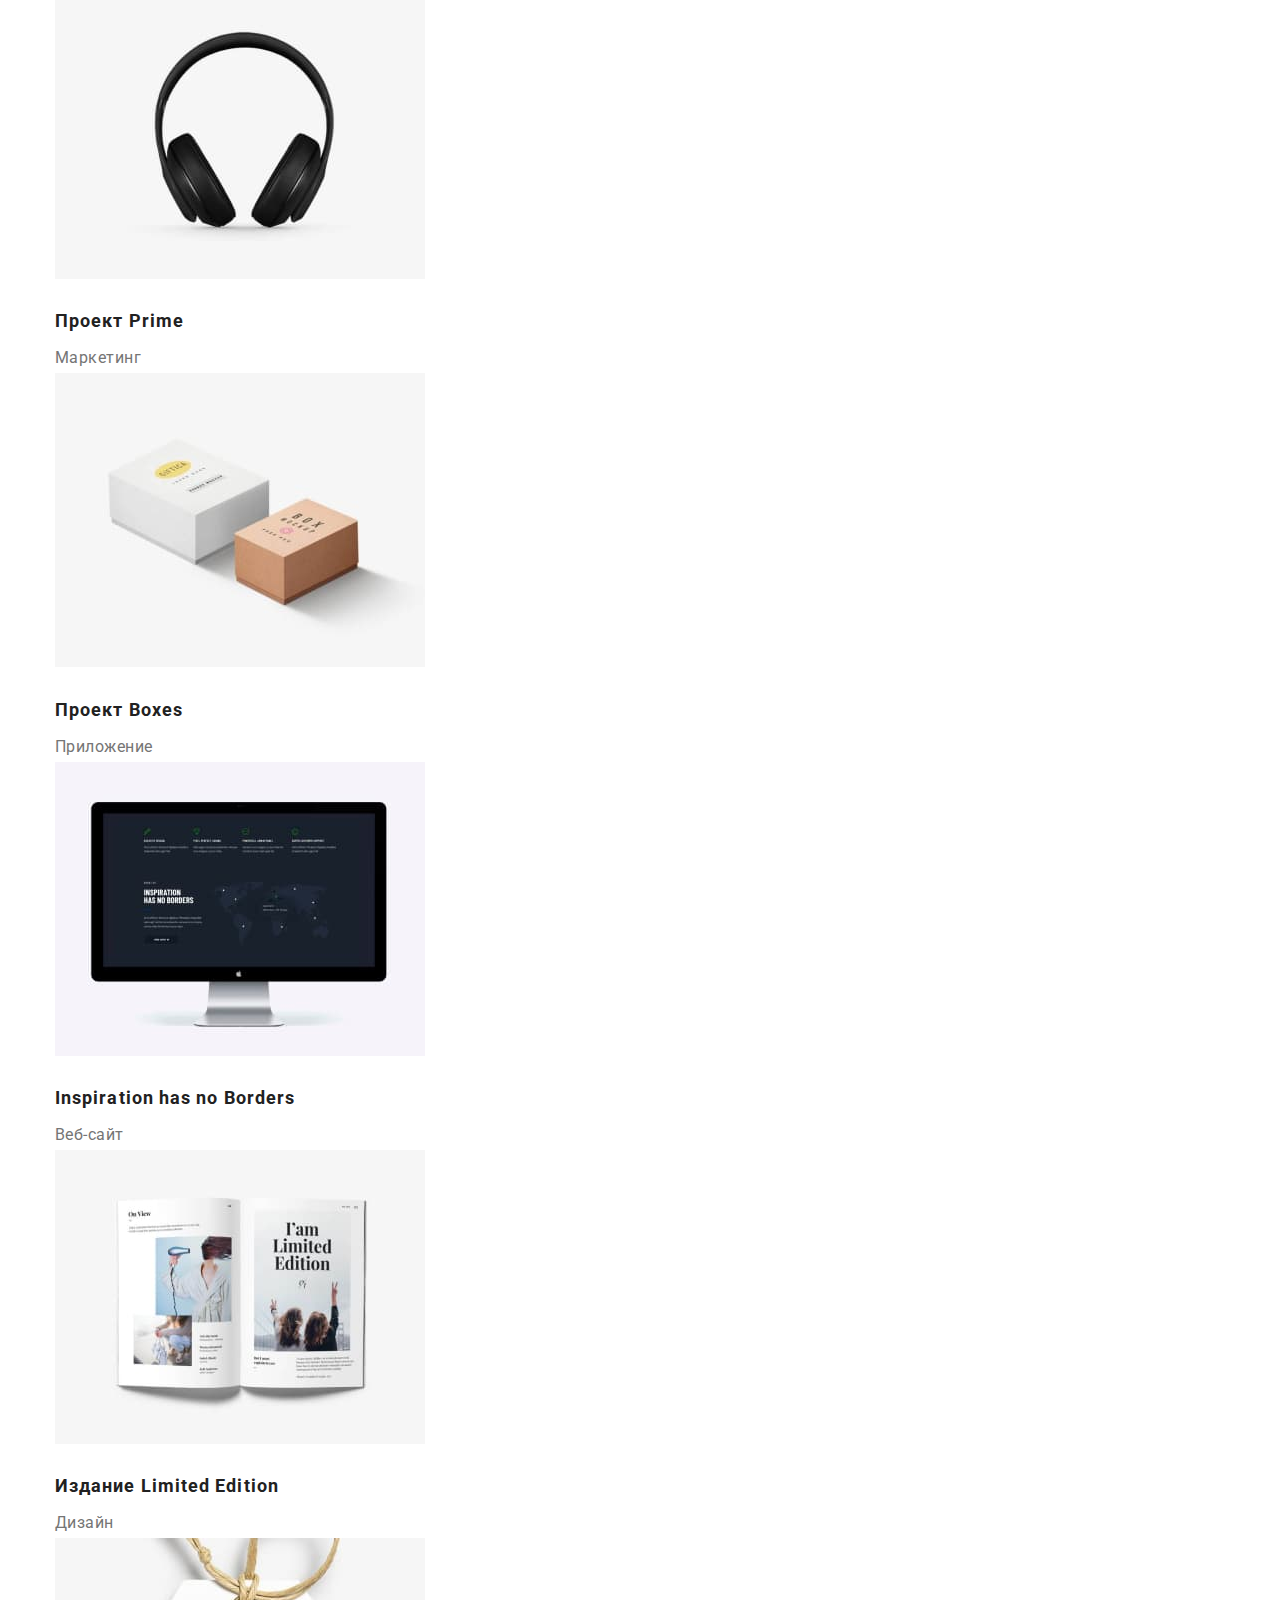
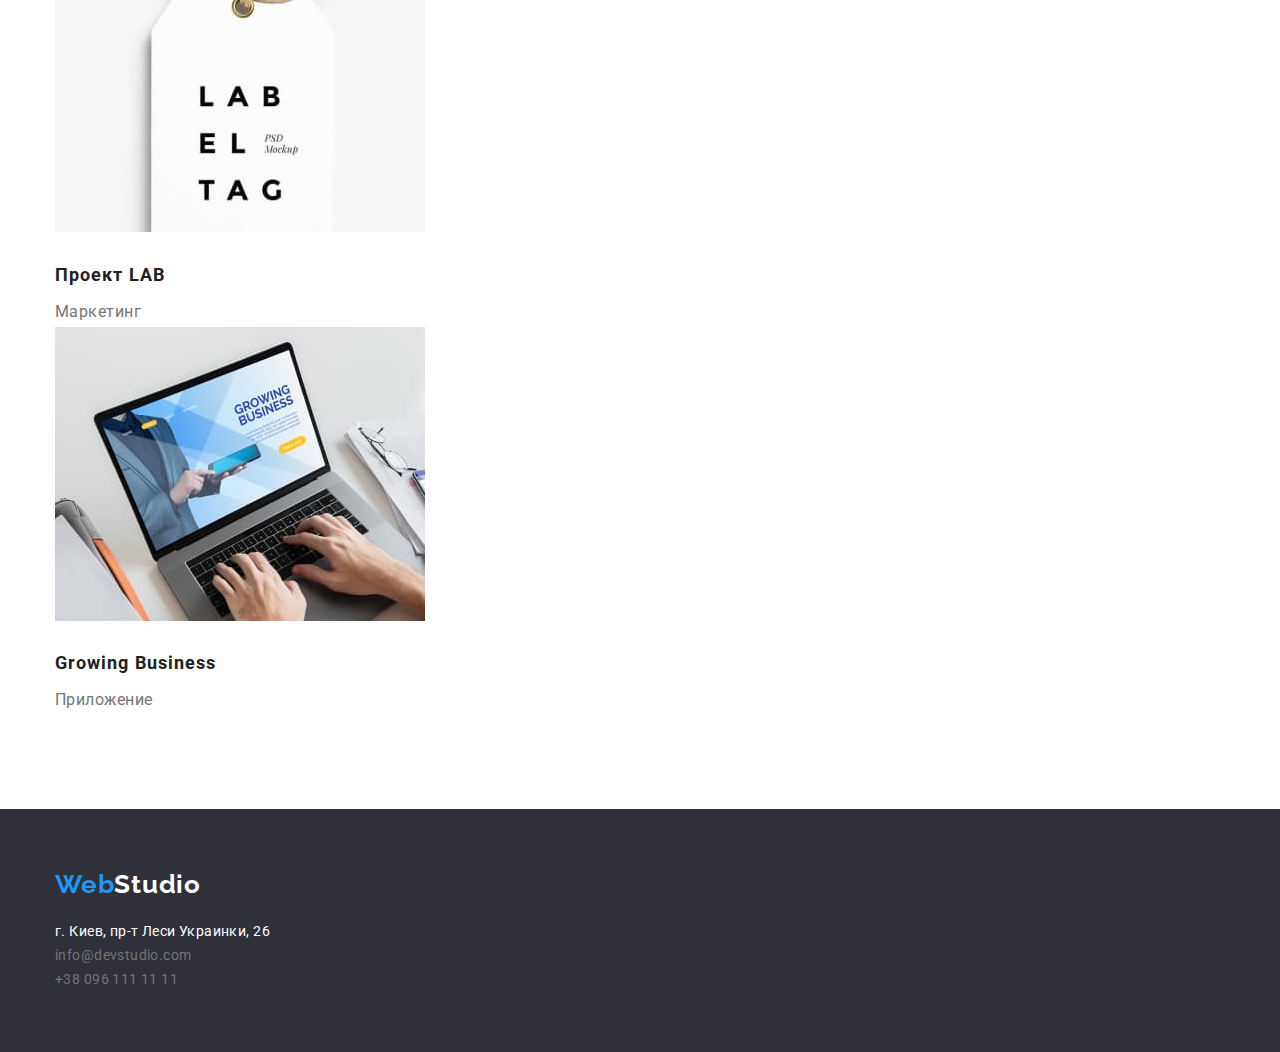
==== commit 90a36225: "флексбокс хедера" ====
--- a/portfolio.html
+++ b/portfolio.html
@@ -12,26 +12,26 @@
 <body>
     <!-- Шапка сайта -->
     <header class="page-header">
-        <div class="container">
-            <nav>
+        <div class="container nav-header">
+            <nav class="main-nav">
                 <a href="./index.html" class="logo">Web<span class="studio">Studio</span></a>
                 <ul class="site-nav">
-                    <li>
+                    <li class="item">
                         <a href="./index.html" class="link">Студия</a>
                     </li>
-                    <li>
+                    <li class="item">
                         <a href="./portfolio.html" class="link current">Портфолио</a>
                     </li>
-                    <li>
+                    <li class="item">
                         <a href="" class="link">Контакты</a>
                     </li>
                 </ul>
             </nav>
             <ul class="auth">
-                <li>
+                <li class="item">
                     <a href="mailto:info@devstudio.com" class="auth-mail">info@devstudio.com</a>
                 </li>
-                <li>
+                <li class="item">
                     <a href="tel:+380961111111" class="auth-tel">+38 096 111 11 11</a>
                 </li>
             </ul>
--- a/css/styles.css
+++ b/css/styles.css
@@ -43,7 +43,30 @@
     color: #000000;    
 }
 /* nav */
+.nav-header{
+    display: flex;
+    align-items: center;
+    justify-content: space-between;
+}
+.main-nav{
+    display: flex;
+    align-items: center;
+}
+.site-nav{
+    display: flex;
+    margin-left: 93px;
+}
+.auth{
+    display: flex;
+}
+.site-nav .item:not(:last-child),
+.auth .item:not(:last-child){
+    margin-right: 50px;
+}
 .site-nav .link{
+    display: block;
+    padding-top: 32px;
+    padding-bottom: 32px;
     color: var(--title-text-color);
     font-weight: 500;
     font-size: 14px;
@@ -79,13 +102,13 @@
 }
 /* main */
 .portfolio{
-    margin-top: 94px;
-    margin-bottom: 94px;
+    padding-top: 94px;
+    padding-bottom: 94px;
 }
 
 /* filter */
 .filter{
-    padding-bottom: 50px;
+    margin-bottom: 34px;
 }
 .button{
     border-radius: 4px;
@@ -132,7 +155,6 @@
 
 /* hero */
 .hero{
-    margin-bottom: 94px;
     text-align: center;
     background-color: #000000;
 }
@@ -173,11 +195,16 @@
     margin-top: 0;
     margin-bottom: 0;
 }
+.section-general{
+    padding-top: 94px;
+    padding-bottom: 94px;
+}
 .indent{
     margin-bottom: 94px;
 }
 .people{
     padding-top: 94px;
+    padding-bottom: 94px;
     background-color: #F5F4FA;
 }
 .peculiarities .section-title{
@@ -185,6 +212,7 @@
     font-weight: 700;
     font-size: 14px;
     line-height: 1.14;
+    text-align: left;
     letter-spacing: 0.03em;
     text-transform: uppercase;
 }
@@ -222,10 +250,15 @@
 
 /* footer */
 .footer{
+    padding-top: 60px;
+    padding-bottom: 60px;
     background-color: var(--background-footer-color);
 }
 .footer .studio{
     color: var(--white-color);
+}
+.address{
+    margin-top: 20px;
 }
 .address a{
     font-size: 14px;
@@ -236,6 +269,7 @@
 }
 .address .mail,
 .address .tel{
+    margin-top: 9px;
     color: var(--footer-color);
 }
 .address .maps{
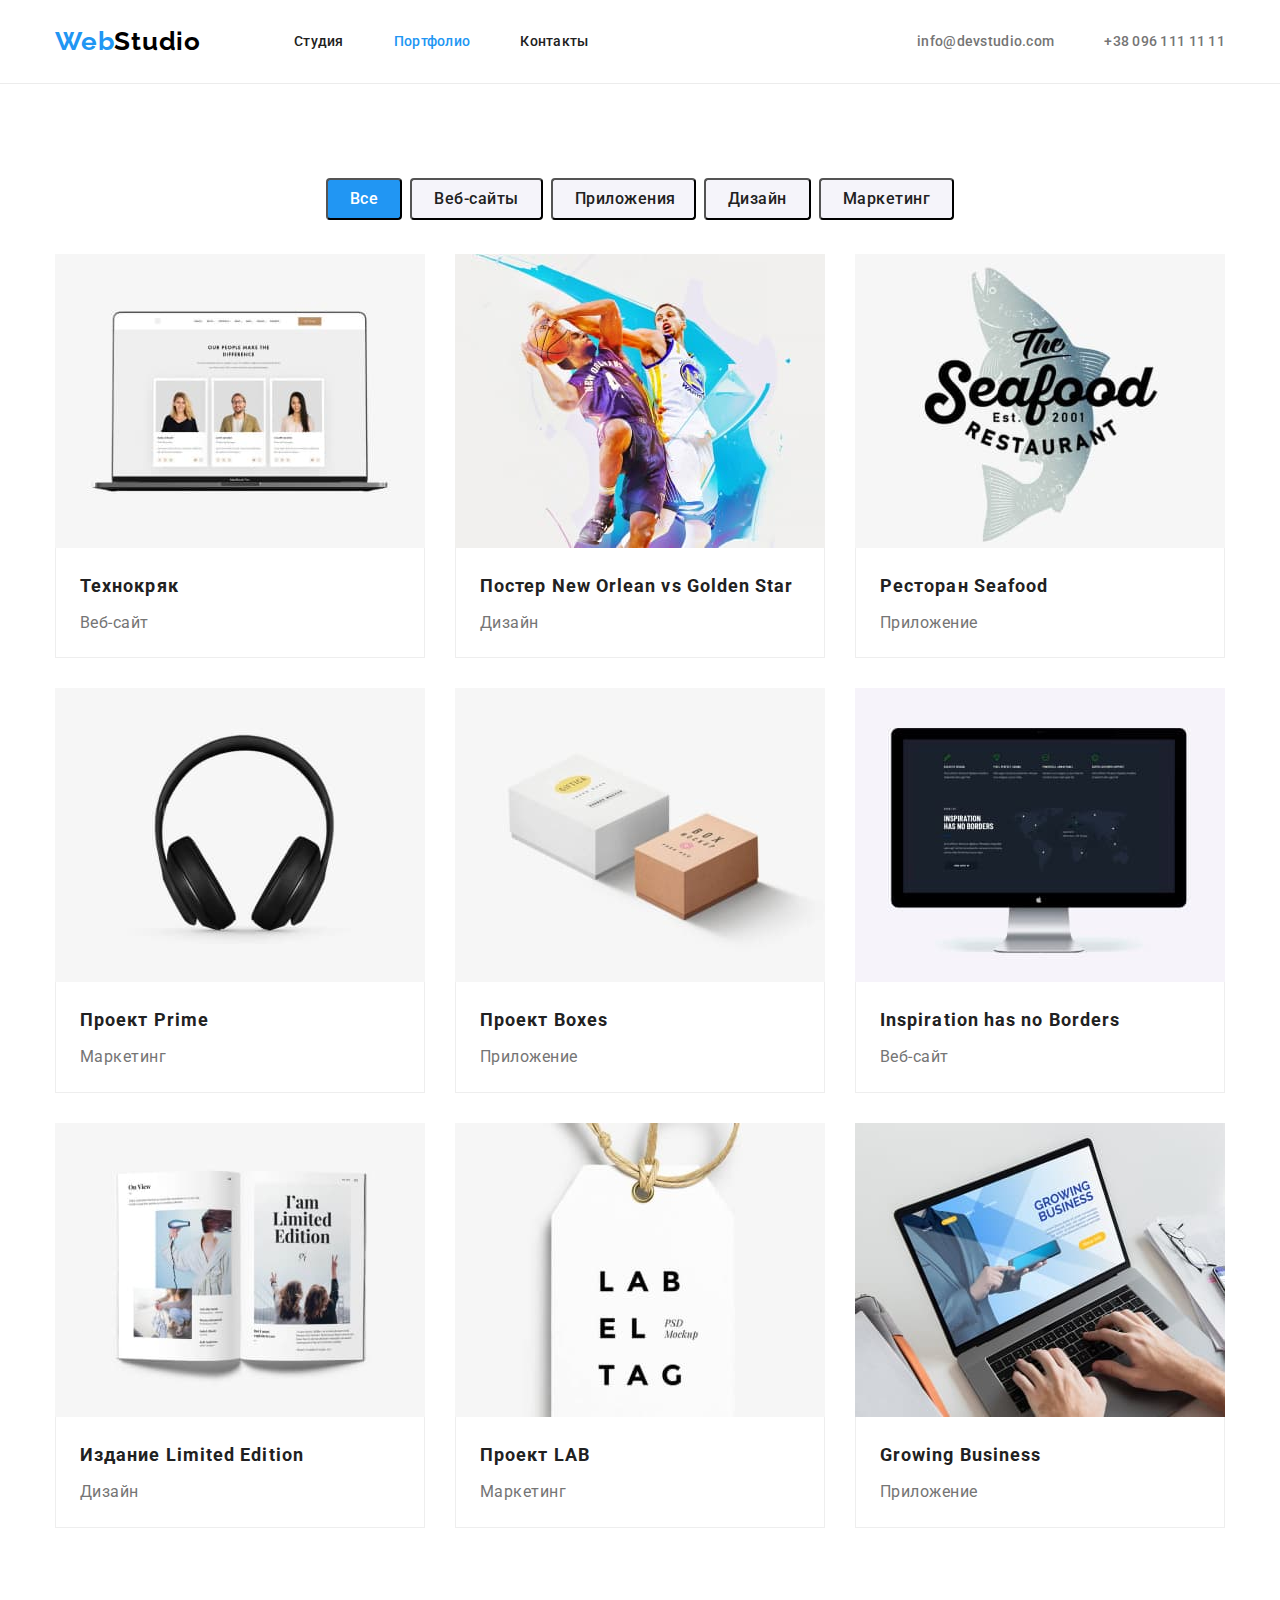
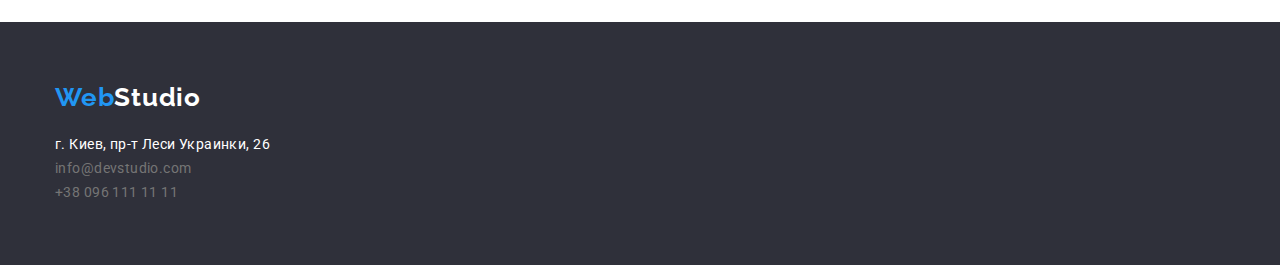
==== commit 755b5eab: "завершение работы" ====
--- a/portfolio.html
+++ b/portfolio.html
@@ -39,79 +39,97 @@
     </header>
 
     <main>
-        <section class="portfolio container">
-            <h1 hidden>Портфолио</h1>
+        <section class="section container">
+            <h1 class="hidden">Портфолио</h1>
             <!-- Фильтр -->
             <ul class="filter">
-                <li><button type="button" class="button primary">Все</button></li>
-                <li><button type="button" class="button secondary">Веб-сайты</button></li>
-                <li><button type="button" class="button secondary">Приложения</button></li>
-                <li><button type="button" class="button secondary">Дизайн</button></li>
-                <li><button type="button" class="button secondary">Маркетинг</button></li>
+                <li class="item"><button type="button" class="button primary">Все</button></li>
+                <li class="item"><button type="button" class="button secondary">Веб-сайты</button></li>
+                <li class="item"><button type="button" class="button secondary">Приложения</button></li>
+                <li class="item"><button type="button" class="button secondary">Дизайн</button></li>
+                <li class="item"><button type="button" class="button secondary">Маркетинг</button></li>
             </ul>
             <!-- Карточки -->
             <ul class="cards">
-                <li>
+                <li class="item">
                     <a href="">
                         <img src="./images/img1.jpg" alt="Технокряк" width="370">
-                        <h2 class="title">Технокряк</h2>
-                        <p>Веб-сайт</p>
+                        <div class="content">
+                            <h2 class="title">Технокряк</h2>
+                            <p>Веб-сайт</p>
+                        </div>
                     </a>
                 </li>
-                <li>
+                <li class="item">
                     <a href="">
                         <img src="./images/img2.jpg" alt="Постер New Orlean vs Golden Star" width="370">
-                        <h2 class="title">Постер New Orlean vs Golden Star</h2>
-                        <p>Дизайн</p>
+                        <div class="content">
+                            <h2 class="title">Постер New Orlean vs Golden Star</h2>
+                            <p>Дизайн</p>
+                        </div>
                     </a>
                 </li>
-                <li>
+                <li class="item">
                     <a href="">
                         <img src="./images/img3.jpg" alt="Ресторан Seafood" width="370">
-                        <h2 class="title">Ресторан Seafood</h2>
-                        <p>Приложение</p>
+                        <div class="content">
+                            <h2 class="title">Ресторан Seafood</h2>
+                            <p>Приложение</p>
+                        </div>
                     </a>
                 </li>
-                <li>
+                <li class="item">
                     <a href="">
                         <img src="./images/img4.jpg" alt="Проект Prime" width="370">
-                        <h2 class="title">Проект Prime</h2>
-                        <p>Маркетинг</p>
+                        <div class="content">
+                            <h2 class="title">Проект Prime</h2>
+                            <p>Маркетинг</p>
+                        </div>
                     </a>
                 </li>
-                <li>
+                <li class="item">
                     <a href="">
                         <img src="./images/img5.jpg" alt="Проект Boxes" width="370">
-                        <h2 class="title">Проект Boxes</h2>
-                        <p>Приложение</p>
+                        <div class="content">
+                            <h2 class="title">Проект Boxes</h2>
+                            <p>Приложение</p>
+                        </div>
                     </a>
                 </li>
-                <li>
+                <li class="item">
                     <a href="">
                         <img src="./images/img6.jpg" alt="Inspiration has no Borders" width="370">
-                        <h2 class="title">Inspiration has no Borders</h2>
-                        <p>Веб-сайт</p>
+                        <div class="content">
+                            <h2 class="title">Inspiration has no Borders</h2>
+                            <p>Веб-сайт</p>
+                        </div>
                     </a>
                 </li>
-                <li>
+                <li class="item">
                     <a href="">
                         <img src="./images/img7.jpg" alt="Издание Limited Edition" width="370">
-                        <h2 class="title">Издание Limited Edition</h2>
-                        <p>Дизайн</p>
+                        <div class="content">
+                            <h2 class="title">Издание Limited Edition</h2>
+                            <p>Дизайн</p>
+                        </div>
                     </a>
                 </li>
-                <li>
+                <li class="item">
                     <a href="">
                         <img src="./images/img8.jpg" alt="Проект LAB" width="370">
-                        <h2 class="title">Проект LAB</h2>
-                        <p>Маркетинг</p>
+                        <div class="content">
+                            <h2 class="title">Проект LAB</h2>
+                            <p>Маркетинг</p>
+                        </div>
                     </a>
                 </li>
-                <li>
+                <li class="item">
                     <a href="">
                         <img src="./images/img9.jpg" alt="Growing Business" width="370">
-                        <h2 class="title">Growing Business</h2>
-                        <p>Приложение</p>
+                        <div class="content">
+                            <h2 class="title">Growing Business</h2>
+                            <p>Приложение</p>
+                        </div>
                     </a>
                 </li>
             </ul>
--- a/css/styles.css
+++ b/css/styles.css
@@ -46,7 +46,6 @@
 .nav-header{
     display: flex;
     align-items: center;
-    justify-content: space-between;
 }
 .main-nav{
     display: flex;
@@ -58,6 +57,7 @@
 }
 .auth{
     display: flex;
+    margin-left: auto;
 }
 .site-nav .item:not(:last-child),
 .auth .item:not(:last-child){
@@ -99,16 +99,24 @@
 }
 .page-header{
     margin-left: 0px;
+    border-bottom: 1px solid #ECECEC;
 }
 /* main */
-.portfolio{
+.section{
     padding-top: 94px;
     padding-bottom: 94px;
 }
 
 /* filter */
 .filter{
+    display: flex;
+    margin-left: auto;
+    margin-right: auto;
     margin-bottom: 34px;
+    justify-content: center;
+}
+.filter .item:not(:last-child){
+    margin-right: 8px;
 }
 .button{
     border-radius: 4px;
@@ -123,6 +131,9 @@
     text-decoration: none;
     cursor: pointer;
 }
+.filter .button{
+     max-width: 145px;   
+}
 .filter .button.secondary:hover,
 .filter .button.secondary:focus,
 .button.primary{
@@ -134,8 +145,27 @@
     background-color: var(--background-btn-color);
 }
 /* cards */
+.cards{
+    display: flex;
+    flex-wrap: wrap;
+}
+.cards .item{
+    width: 370px;
+}
+.cards .item:not(:nth-child(3n)){
+    margin-right: 30px;
+}
+.cards .item:not(:nth-last-child(-n+3)){
+    margin-bottom: 30px;
+}
+.cards .content{
+    padding: 20px 24px;
+    border: 1px solid #EEEEEE;
+    border-top: 0;
+    box-sizing: border-box;
+}
 .cards .title{
-    margin-top: 20px;
+    margin-top: 0;
     margin-bottom: 4px;
     color: var(--title-text-color);
     font-weight: 700;
@@ -155,12 +185,17 @@
 
 /* hero */
 .hero{
+    padding-top: 200px;
+    padding-bottom: 200px;
     text-align: center;
     background-color: #000000;
 }
 .hero-title{
     margin-top: 0px;
     margin-bottom: 30px;
+    margin-left: auto;
+    margin-right: auto;
+    width: 696px;
     color: var(--white-color);
     font-weight: 900;
     font-size: 44px;
@@ -179,7 +214,6 @@
     font-weight: 700;
     font-size: 16px;
     line-height: 1.87;
-    display: flex;
     align-items: center;
     letter-spacing: 0.06em;
     text-decoration: none;
@@ -195,17 +229,20 @@
     margin-top: 0;
     margin-bottom: 0;
 }
-.section-general{
-    padding-top: 94px;
-    padding-bottom: 94px;
-}
-.indent{
-    margin-bottom: 94px;
+.feature{
+    padding-bottom: 0;
 }
 .people{
-    padding-top: 94px;
-    padding-bottom: 94px;
     background-color: #F5F4FA;
+}
+.peculiarities{
+    display: flex;
+}
+.peculiarities .item{
+    width: calc((100%-90)/4);
+}
+.peculiarities .item:not(:last-child){
+    margin-right: 30px;
 }
 .peculiarities .section-title{
     margin-bottom: 10px;
@@ -231,8 +268,34 @@
     text-align: center;
     letter-spacing: 0.03em;
 }
+.section-work{
+    display: flex;
+}
+.section-work .item{
+    width: calc((100%-60)/3);
+}
+.section-work .item:not(:last-child){
+    margin-right: 30px;
+}
+img{
+    display: block;
+}
+.command{
+    display: flex;
+}
+.command .item{
+    width: calc((100%-90)/4);
+    box-shadow: 0px 1px 3px rgba(0, 0, 0, 0.12), 0px 1px 1px rgba(0, 0, 0, 0.14), 0px 2px 1px rgba(0, 0, 0, 0.2);
+    border-radius: 0px 0px 4px 4px;
+}
+.command .item:not(:last-child){
+    margin-right: 30px;
+}
+.command .content{
+    padding-top: 30px;
+    padding-bottom: 30px;
+}
 .name{
-    margin-top: 30px;
     margin-bottom: 10px;
     color: var(--title-text-color);
     font-weight: 500;
@@ -286,4 +349,16 @@
     width: 1200px;
     padding-left: 15px;
     padding-right: 15px;
-}+}
+.hidden {
+    position: absolute;
+    width: 1px;
+    height: 1px;
+    margin: -1px;
+    border: 0;
+    padding: 0;    
+    white-space: nowrap;
+    clip-path: inset(100%);
+    clip: rect(0 0 0 0);
+    overflow: hidden;
+  }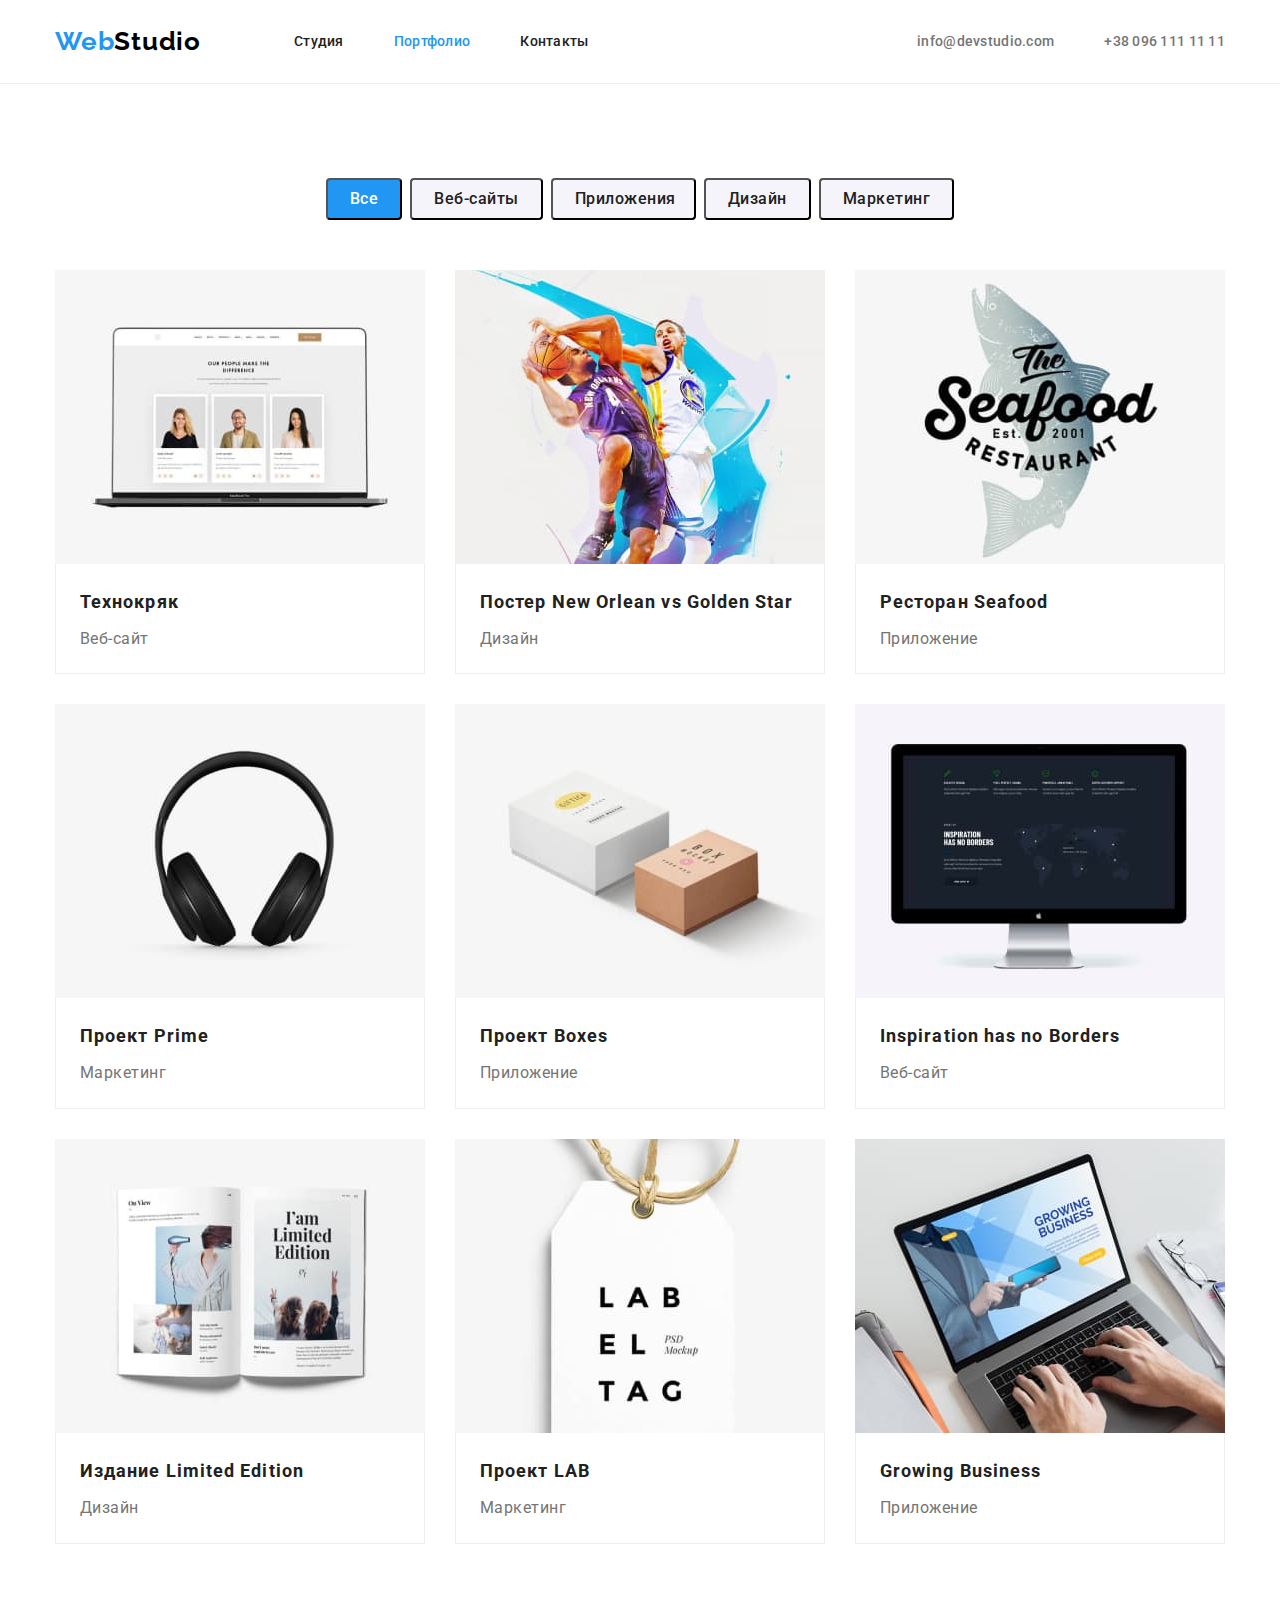
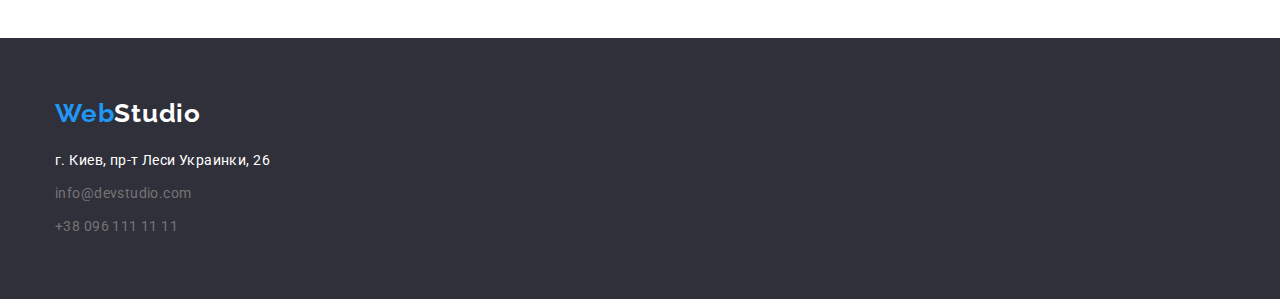
==== commit 37c025de: "исправил отступ в футере" ====
--- a/portfolio.html
+++ b/portfolio.html
@@ -39,100 +39,102 @@
     </header>
 
     <main>
-        <section class="section container">
-            <h1 class="hidden">Портфолио</h1>
-            <!-- Фильтр -->
-            <ul class="filter">
-                <li class="item"><button type="button" class="button primary">Все</button></li>
-                <li class="item"><button type="button" class="button secondary">Веб-сайты</button></li>
-                <li class="item"><button type="button" class="button secondary">Приложения</button></li>
-                <li class="item"><button type="button" class="button secondary">Дизайн</button></li>
-                <li class="item"><button type="button" class="button secondary">Маркетинг</button></li>
-            </ul>
-            <!-- Карточки -->
-            <ul class="cards">
-                <li class="item">
-                    <a href="">
-                        <img src="./images/img1.jpg" alt="Технокряк" width="370">
-                        <div class="content">
-                            <h2 class="title">Технокряк</h2>
-                            <p>Веб-сайт</p>
-                        </div>
-                    </a>
-                </li>
-                <li class="item">
-                    <a href="">
-                        <img src="./images/img2.jpg" alt="Постер New Orlean vs Golden Star" width="370">
-                        <div class="content">
-                            <h2 class="title">Постер New Orlean vs Golden Star</h2>
-                            <p>Дизайн</p>
-                        </div>
-                    </a>
-                </li>
-                <li class="item">
-                    <a href="">
-                        <img src="./images/img3.jpg" alt="Ресторан Seafood" width="370">
-                        <div class="content">
-                            <h2 class="title">Ресторан Seafood</h2>
-                            <p>Приложение</p>
-                        </div>
-                    </a>
-                </li>
-                <li class="item">
-                    <a href="">
-                        <img src="./images/img4.jpg" alt="Проект Prime" width="370">
-                        <div class="content">
-                            <h2 class="title">Проект Prime</h2>
-                            <p>Маркетинг</p>
-                        </div>
-                    </a>
-                </li>
-                <li class="item">
-                    <a href="">
-                        <img src="./images/img5.jpg" alt="Проект Boxes" width="370">
-                        <div class="content">
-                            <h2 class="title">Проект Boxes</h2>
-                            <p>Приложение</p>
-                        </div>
-                    </a>
-                </li>
-                <li class="item">
-                    <a href="">
-                        <img src="./images/img6.jpg" alt="Inspiration has no Borders" width="370">
-                        <div class="content">
-                            <h2 class="title">Inspiration has no Borders</h2>
-                            <p>Веб-сайт</p>
-                        </div>
-                    </a>
-                </li>
-                <li class="item">
-                    <a href="">
-                        <img src="./images/img7.jpg" alt="Издание Limited Edition" width="370">
-                        <div class="content">
-                            <h2 class="title">Издание Limited Edition</h2>
-                            <p>Дизайн</p>
-                        </div>
-                    </a>
-                </li>
-                <li class="item">
-                    <a href="">
-                        <img src="./images/img8.jpg" alt="Проект LAB" width="370">
-                        <div class="content">
-                            <h2 class="title">Проект LAB</h2>
-                            <p>Маркетинг</p>
-                        </div>
-                    </a>
-                </li>
-                <li class="item">
-                    <a href="">
-                        <img src="./images/img9.jpg" alt="Growing Business" width="370">
-                        <div class="content">
-                            <h2 class="title">Growing Business</h2>
-                            <p>Приложение</p>
-                        </div>
-                    </a>
-                </li>
-            </ul>
+        <section class="section">
+            <div class="container">
+                <h1 class="hidden">Портфолио</h1>
+                <!-- Фильтр -->
+                <ul class="filter">
+                    <li class="item"><button type="button" class="button primary">Все</button></li>
+                    <li class="item"><button type="button" class="button secondary">Веб-сайты</button></li>
+                    <li class="item"><button type="button" class="button secondary">Приложения</button></li>
+                    <li class="item"><button type="button" class="button secondary">Дизайн</button></li>
+                    <li class="item"><button type="button" class="button secondary">Маркетинг</button></li>
+                </ul>
+                <!-- Карточки -->
+                <ul class="cards">
+                    <li class="item">
+                        <a href="">
+                            <img src="./images/img1.jpg" alt="Технокряк" width="370">
+                            <div class="content">
+                                <h2 class="title">Технокряк</h2>
+                                <p>Веб-сайт</p>
+                            </div>
+                        </a>
+                    </li>
+                    <li class="item">
+                        <a href="">
+                            <img src="./images/img2.jpg" alt="Постер New Orlean vs Golden Star" width="370">
+                            <div class="content">
+                                <h2 class="title">Постер New Orlean vs Golden Star</h2>
+                                <p>Дизайн</p>
+                            </div>
+                        </a>
+                    </li>
+                    <li class="item">
+                        <a href="">
+                            <img src="./images/img3.jpg" alt="Ресторан Seafood" width="370">
+                            <div class="content">
+                                <h2 class="title">Ресторан Seafood</h2>
+                                <p>Приложение</p>
+                            </div>
+                        </a>
+                    </li>
+                    <li class="item">
+                        <a href="">
+                            <img src="./images/img4.jpg" alt="Проект Prime" width="370">
+                            <div class="content">
+                                <h2 class="title">Проект Prime</h2>
+                                <p>Маркетинг</p>
+                            </div>
+                        </a>
+                    </li>
+                    <li class="item">
+                        <a href="">
+                            <img src="./images/img5.jpg" alt="Проект Boxes" width="370">
+                            <div class="content">
+                                <h2 class="title">Проект Boxes</h2>
+                                <p>Приложение</p>
+                            </div>
+                        </a>
+                    </li>
+                    <li class="item">
+                        <a href="">
+                            <img src="./images/img6.jpg" alt="Inspiration has no Borders" width="370">
+                            <div class="content">
+                                <h2 class="title">Inspiration has no Borders</h2>
+                                <p>Веб-сайт</p>
+                            </div>
+                        </a>
+                    </li>
+                    <li class="item">
+                        <a href="">
+                            <img src="./images/img7.jpg" alt="Издание Limited Edition" width="370">
+                            <div class="content">
+                                <h2 class="title">Издание Limited Edition</h2>
+                                <p>Дизайн</p>
+                            </div>
+                        </a>
+                    </li>
+                    <li class="item">
+                        <a href="">
+                            <img src="./images/img8.jpg" alt="Проект LAB" width="370">
+                            <div class="content">
+                                <h2 class="title">Проект LAB</h2>
+                                <p>Маркетинг</p>
+                            </div>
+                        </a>
+                    </li>
+                    <li class="item">
+                        <a href="">
+                            <img src="./images/img9.jpg" alt="Growing Business" width="370">
+                            <div class="content">
+                                <h2 class="title">Growing Business</h2>
+                                <p>Приложение</p>
+                            </div>
+                        </a>
+                    </li>
+                </ul>
+            </div>
         </section>
     </main>
 
@@ -143,8 +145,8 @@
         <address>
             <ul class="address">
                 <li><a href="https://goo.gl/maps/qXwa7qk5TGZTuWN36" target="_blank" rel="noopener noreferrer" class="maps">г. Киев, пр-т Леси Украинки, 26</a></li>
-                <li><a href="mailto:info@devstudio.com" class="mail">info@devstudio.com</a></li>
-                <li><a href="tel:+380961111111" class="tel">+38 096 111 11 11</a></li>
+                <li class="address-indent"><a href="mailto:info@devstudio.com" class="mail">info@devstudio.com</a></li>
+                <li class="address-indent"><a href="tel:+380961111111" class="tel">+38 096 111 11 11</a></li>
             </ul>
         </address>
         </div>
--- a/css/styles.css
+++ b/css/styles.css
@@ -112,7 +112,7 @@
     display: flex;
     margin-left: auto;
     margin-right: auto;
-    margin-bottom: 34px;
+    margin-bottom: 50px;
     justify-content: center;
 }
 .filter .item:not(:last-child){
@@ -225,6 +225,7 @@
 }
 
 /* section */
+h3,
 p{
     margin-top: 0;
     margin-bottom: 0;
@@ -330,9 +331,11 @@
     text-decoration: none;
     font-style: normal;
 }
+.address-indent{
+    margin-top: 9px;
+}
 .address .mail,
-.address .tel{
-    margin-top: 9px;
+.address .tel{   
     color: var(--footer-color);
 }
 .address .maps{
